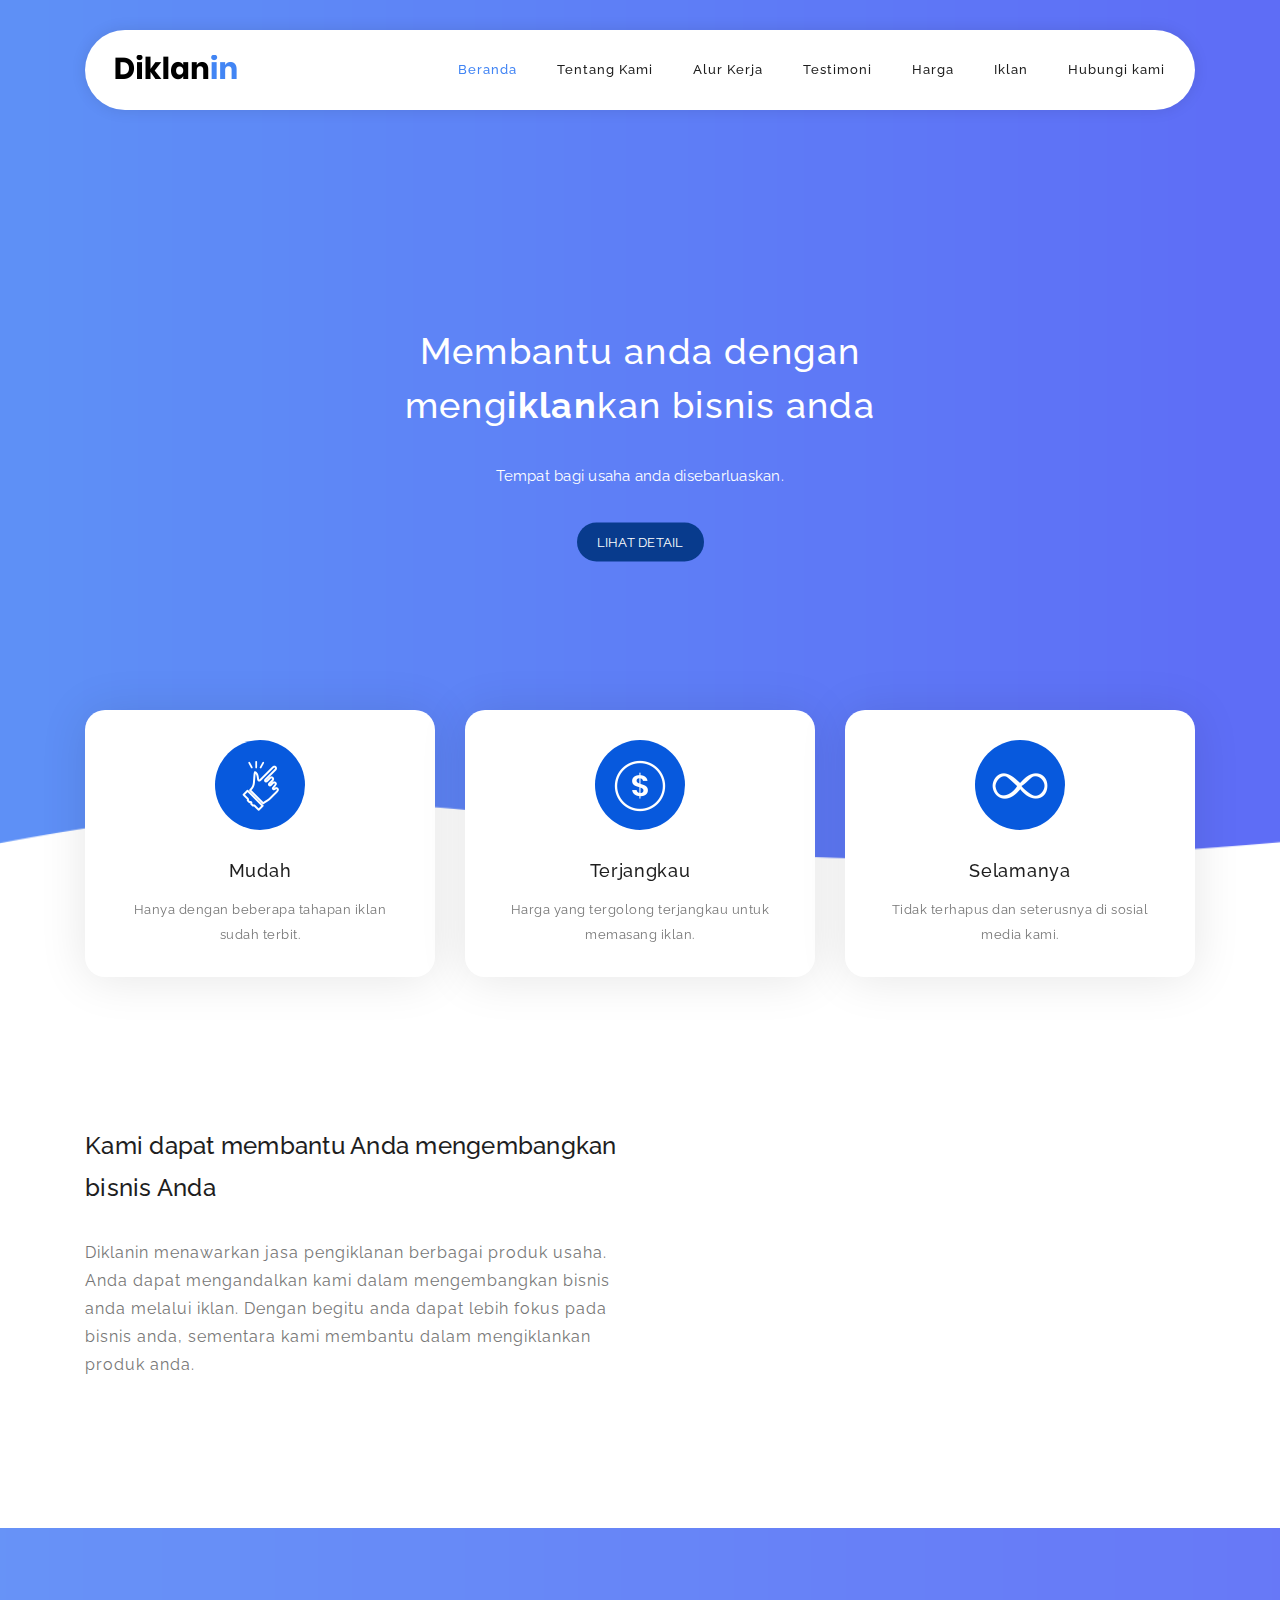
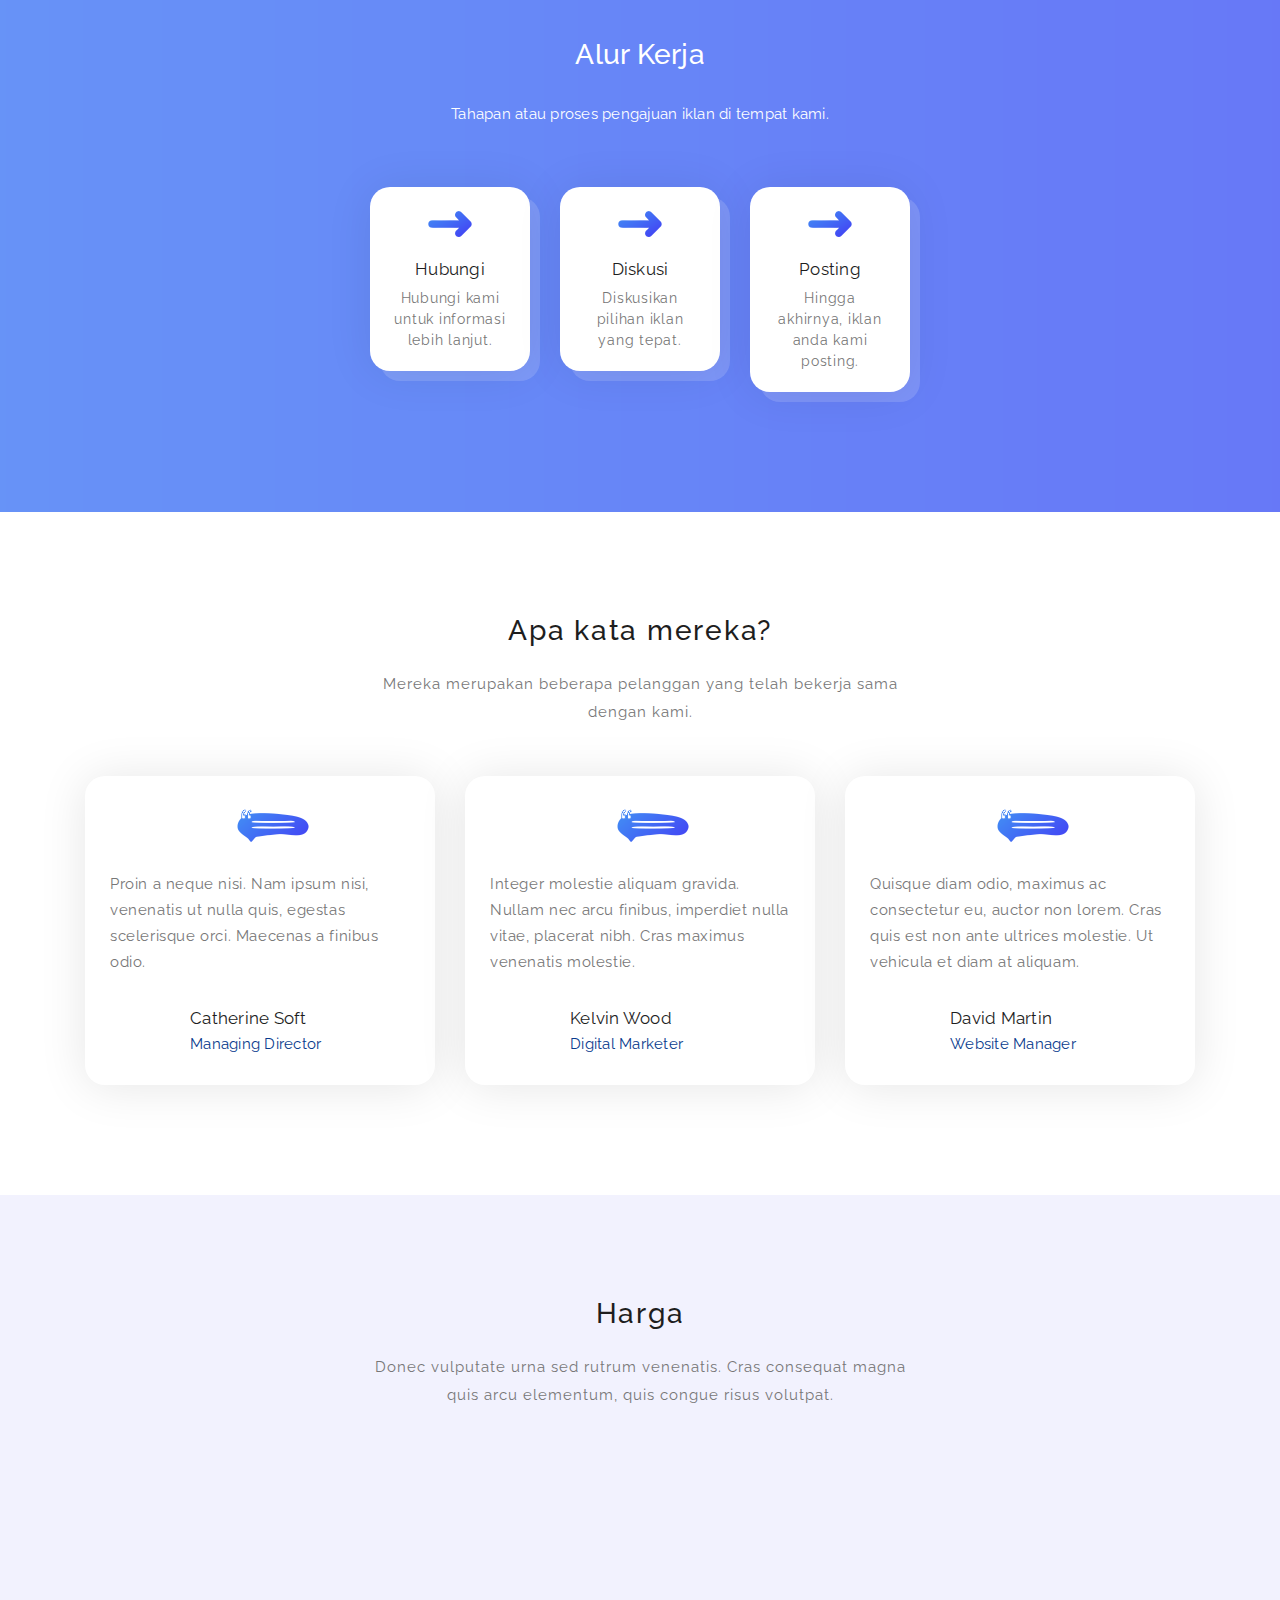
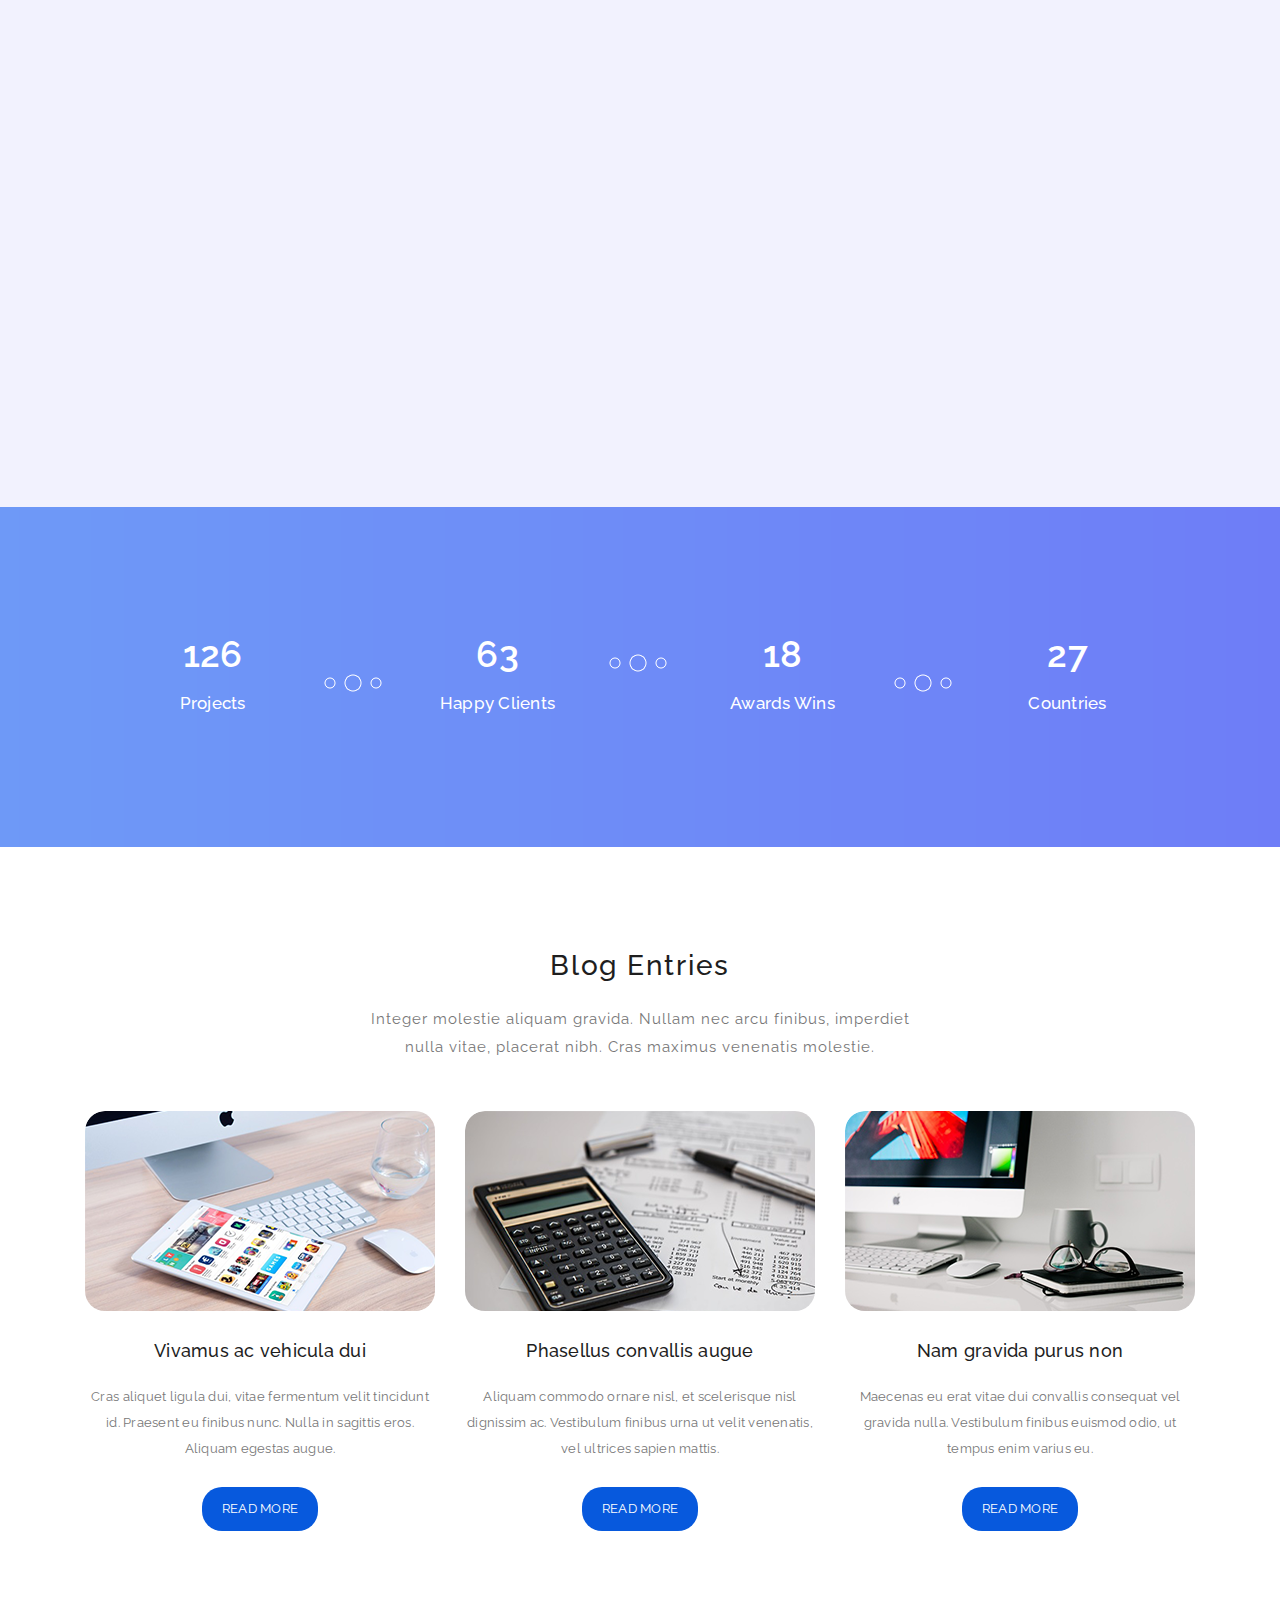
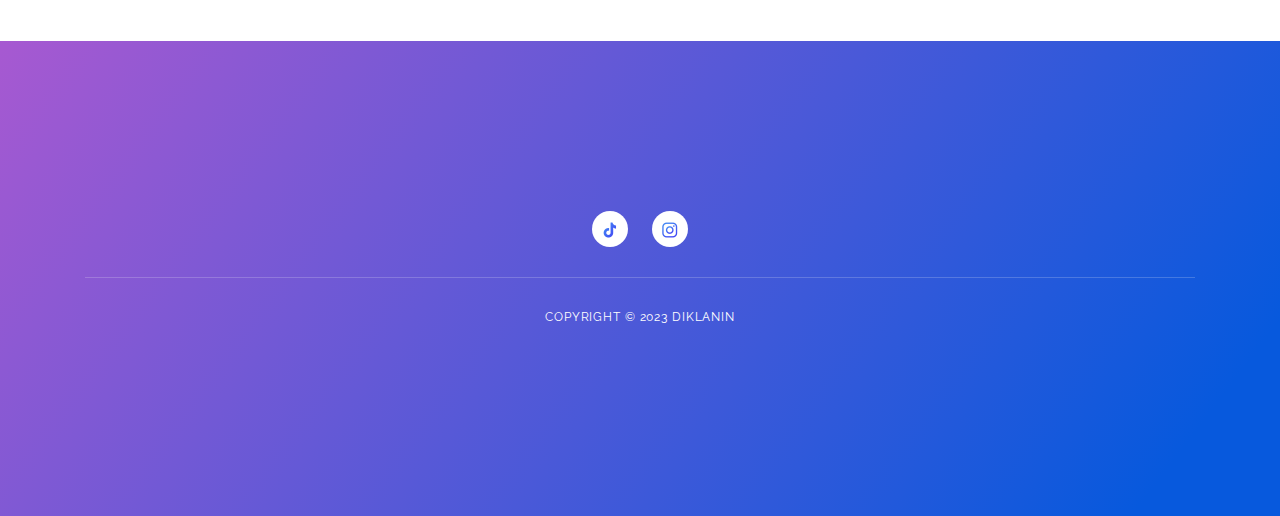
==== www/index.html @ 279ce378 "uudate title" ====
<!DOCTYPE html>
<html lang="en">

<head>

    <meta charset="utf-8">
    <meta name="viewport" content="width=device-width, initial-scale=1, shrink-to-fit=no">
    <meta name="description" content="Diklanin Website">
    <meta name="author" content="Diklanin">
    <link href="https://fonts.googleapis.com/css?family=Raleway:100,300,400,500,700,900" rel="stylesheet">

    <title>Diklanin - Jasa Iklan Produk</title>
    <link rel="icon" type="image/x-icon" href="images/favicon.ico">
    <!--
SOFTY PINKO
https://templatemo.com/tm-535-softy-pinko
-->

    <!-- Additional CSS Files -->
    <link rel="stylesheet" type="text/css" href="css/bootstrap.min.css">

    <link rel="stylesheet" type="text/css" href="css/font-awesome.css">

    <link rel="stylesheet" href="css/templatemo-softy-pinko.css">

</head>

<body>

    <!-- ***** Preloader Start ***** -->
    <div id="preloader">
        <div class="jumper">
            <div></div>
            <div></div>
            <div></div>
        </div>
    </div>
    <!-- ***** Preloader End ***** -->


    <!-- ***** Header Area Start ***** -->
    <header class="header-area header-sticky">
        <div class="container">
            <div class="row">
                <div class="col-12">
                    <nav class="main-nav">
                        <!-- ***** Logo Start ***** -->
                        <a href="#" class="logo">
                            <img src="images/logo.png" alt="Softy Pinko" />
                        </a>
                        <!-- ***** Logo End ***** -->
                        <!-- ***** Menu Start ***** -->
                        <ul class="nav">
                            <li><a href="#welcome" class="active">Beranda</a></li>
                            <li><a href="#features">Tentang Kami</a></li>
                            <li><a href="#work-process">Alur Kerja</a></li>
                            <li><a href="#testimonials">Testimoni</a></li>
                            <li><a href="#pricing-plans">Harga</a></li>
                            <li><a href="#blog">Iklan</a></li>
                            <li><a href="#contact-us">Hubungi kami</a></li>
                        </ul>
                        <a class='menu-trigger'>
                            <span>Menu</span>
                        </a>
                        <!-- ***** Menu End ***** -->
                    </nav>
                </div>
            </div>
        </div>
    </header>
    <!-- ***** Header Area End ***** -->

    <!-- ***** Welcome Area Start ***** -->
    <div class="welcome-area" id="welcome">

        <!-- ***** Header Text Start ***** -->
        <div class="header-text">
            <div class="container">
                <div class="row">
                    <div class="offset-xl-3 col-xl-6 offset-lg-2 col-lg-8 col-md-12 col-sm-12">
                        <h1>Membantu anda dengan meng<strong>iklan</strong>kan bisnis anda
                        </h1>
                        <p>Tempat bagi usaha anda disebarluaskan.</p>
                        <a href="#features" class="main-button-slider">Lihat Detail</a>
                    </div>
                </div>
            </div>
        </div>
        <!-- ***** Header Text End ***** -->
    </div>
    <!-- ***** Welcome Area End ***** -->

    <!-- ***** Features Small Start ***** -->
    <section class="section home-feature">
        <div class="container">
            <div class="row">
                <div class="col-lg-12">
                    <div class="row">
                        <!-- ***** Features Small Item Start ***** -->
                        <div class="col-lg-4 col-md-6 col-sm-6 col-12"
                            data-scroll-reveal="enter bottom move 50px over 0.6s after 0.2s">
                            <div class="features-small-item">
                                <div class="icon">
                                    <i><img src="images/featured-item-01.png" alt=""></i>
                                </div>
                                <h5 class="features-title">Mudah</h5>
                                <p>Hanya dengan beberapa tahapan iklan sudah terbit.</p>
                            </div>
                        </div>
                        <!-- ***** Features Small Item End ***** -->

                        <!-- ***** Features Small Item Start ***** -->
                        <div class="col-lg-4 col-md-6 col-sm-6 col-12"
                            data-scroll-reveal="enter bottom move 50px over 0.6s after 0.4s">
                            <div class="features-small-item">
                                <div class="icon">
                                    <i><img src="images/featured-item-02.png" alt=""></i>
                                </div>
                                <h5 class="features-title">Terjangkau</h5>
                                <p>Harga yang tergolong terjangkau untuk memasang iklan.</p>
                            </div>
                        </div>
                        <!-- ***** Features Small Item End ***** -->

                        <!-- ***** Features Small Item Start ***** -->
                        <div class="col-lg-4 col-md-6 col-sm-6 col-12"
                            data-scroll-reveal="enter bottom move 50px over 0.6s after 0.6s">
                            <div class="features-small-item">
                                <div class="icon">
                                    <i><img src="images/featured-item-03.png" alt=""></i>
                                </div>
                                <h5 class="features-title">Selamanya</h5>
                                <p>Tidak terhapus dan seterusnya di sosial media kami.</p>
                            </div>
                        </div>
                        <!-- ***** Features Small Item End ***** -->
                    </div>
                </div>
            </div>
        </div>
    </section>
    <!-- ***** Features Small End ***** -->

    <!-- ***** Features Big Item Start ***** -->
    <!-- <section class="section padding-top-70 padding-bottom-0" id="features">
        <div class="container">
            <div class="row">
                <div class="col-lg-5 col-md-12 col-sm-12 align-self-center"
                    data-scroll-reveal="enter left move 30px over 0.6s after 0.4s">
                    <img src="images/left-image.png" class="rounded img-fluid d-block mx-auto" alt="App">
                </div>
                <div class="col-lg-1"></div>
                <div class="col-lg-6 col-md-12 col-sm-12 align-self-center mobile-top-fix">
                    <div class="left-heading">
                        <h2 class="section-title">Let’s discuss about you project</h2>
                    </div>
                    <div class="left-text">
                        <p>Nullam sit amet purus libero. Etiam ullamcorper nisl ut augue blandit, at finibus leo
                            efficitur. Nam gravida purus non sapien auctor, ut aliquam magna ullamcorper.</p>
                    </div>
                </div>
            </div>
            <div class="row">
                <div class="col-lg-12">
                    <div class="hr"></div>
                </div>
            </div>
        </div>
    </section> -->
    <!-- ***** Features Big Item End ***** -->

    <!-- ***** Features Big Item Start ***** -->
    <section class="section padding-bottom-100" id="features">
        <div class="container">
            <div class="row">
                <div class="col-lg-6 col-md-12 col-sm-12 align-self-center mobile-bottom-fix">
                    <div class="left-heading">
                        <h2 class="section-title">Kami dapat membantu Anda mengembangkan bisnis Anda</h2>
                    </div>
                    <div class="left-text">
                        <p>Diklanin menawarkan jasa pengiklanan berbagai produk usaha. Anda dapat mengandalkan kami
                            dalam mengembangkan bisnis anda melalui iklan. Dengan begitu anda dapat lebih fokus pada
                            bisnis anda, sementara kami membantu dalam mengiklankan produk anda.</p>
                    </div>
                </div>
                <div class="col-lg-1"></div>
                <div class="col-lg-5 col-md-12 col-sm-12 align-self-center mobile-bottom-fix-big"
                    data-scroll-reveal="enter right move 30px over 0.6s after 0.4s">
                    <img src="images/right-image.png" class="rounded img-fluid d-block mx-auto" alt="App">
                </div>
            </div>
        </div>
    </section>
    <!-- ***** Features Big Item End ***** -->

    <!-- ***** Home Parallax Start ***** -->
    <section class="mini" id="work-process">
        <div class="mini-content">
            <div class="container">
                <div class="row">
                    <div class="offset-lg-3 col-lg-6">
                        <div class="info">
                            <h1>Alur Kerja</h1>
                            <p>Tahapan atau proses pengajuan iklan di tempat kami.</p>
                        </div>
                    </div>
                </div>

                <!-- ***** Mini Box Start ***** -->
                <div class="row step">
                    <div class="col-lg-2 col-md-3 col-sm-6 col-6">
                        <a href="#" class="mini-box">
                            <i><img src="images/work-process-item-01.png" alt=""></i>
                            <strong>Hubungi</strong>
                            <span>Hubungi kami untuk informasi lebih lanjut.</span>
                        </a>
                    </div>
                    <div class="col-lg-2 col-md-3 col-sm-6 col-6">
                        <a href="#" class="mini-box">
                            <i><img src="images/work-process-item-01.png" alt=""></i>
                            <strong>Diskusi</strong>
                            <span>Diskusikan pilihan iklan yang tepat.</span>
                        </a>
                    </div>
                    <div class="col-lg-2 col-md-3 col-sm-6 col-6">
                        <a href="#" class="mini-box">
                            <i><img src="images/work-process-item-01.png" alt=""></i>
                            <strong>Posting</strong>
                            <span>Hingga akhirnya, iklan anda kami posting.</span>
                        </a>
                    </div>
                    <!-- <div class="col-lg-2 col-md-3 col-sm-6 col-6">
                        <a href="#" class="mini-box">
                            <i><img src="images/work-process-item-01.png" alt=""></i>
                            <strong>Revise</strong>
                            <span>Godard pabst prism fam cliche.</span>
                        </a>
                    </div>
                    <div class="col-lg-2 col-md-3 col-sm-6 col-6">
                        <a href="#" class="mini-box">
                            <i><img src="images/work-process-item-01.png" alt=""></i>
                            <strong>Approve</strong>
                            <span>Godard pabst prism fam cliche.</span>
                        </a>
                    </div>
                    <div class="col-lg-2 col-md-3 col-sm-6 col-6">
                        <a href="#" class="mini-box">
                            <i><img src="images/work-process-item-01.png" alt=""></i>
                            <strong>Launch</strong>
                            <span>Godard pabst prism fam cliche.</span>
                        </a>
                    </div> -->
                </div>
                <!-- ***** Mini Box End ***** -->
            </div>
        </div>
    </section>
    <!-- ***** Home Parallax End ***** -->

    <!-- ***** Testimonials Start ***** -->
    <section class="section" id="testimonials">
        <div class="container">
            <!-- ***** Section Title Start ***** -->
            <div class="row">
                <div class="col-lg-12">
                    <div class="center-heading">
                        <h2 class="section-title">Apa kata mereka?</h2>
                    </div>
                </div>
                <div class="offset-lg-3 col-lg-6">
                    <div class="center-text">
                        <p>Mereka merupakan beberapa pelanggan yang telah bekerja sama dengan kami.</p>
                    </div>
                </div>
            </div>
            <!-- ***** Section Title End ***** -->

            <div class="row">
                <!-- ***** Testimonials Item Start ***** -->
                <div class="col-lg-4 col-md-6 col-sm-12">
                    <div class="team-item">
                        <div class="team-content">
                            <i><img src="images/testimonial-icon.png" alt=""></i>
                            <p>Proin a neque nisi. Nam ipsum nisi, venenatis ut nulla quis, egestas scelerisque orci.
                                Maecenas a finibus odio.</p>
                            <div class="user-image">
                                <img src="http://placehold.it/60x60" alt="">
                            </div>
                            <div class="team-info">
                                <h3 class="user-name">Catherine Soft</h3>
                                <span>Managing Director</span>
                            </div>
                        </div>
                    </div>
                </div>
                <!-- ***** Testimonials Item End ***** -->

                <!-- ***** Testimonials Item Start ***** -->
                <div class="col-lg-4 col-md-6 col-sm-12">
                    <div class="team-item">
                        <div class="team-content">
                            <i><img src="images/testimonial-icon.png" alt=""></i>
                            <p>Integer molestie aliquam gravida. Nullam nec arcu finibus, imperdiet nulla vitae,
                                placerat nibh. Cras maximus venenatis molestie.</p>
                            <div class="user-image">
                                <img src="http://placehold.it/60x60" alt="">
                            </div>
                            <div class="team-info">
                                <h3 class="user-name">Kelvin Wood</h3>
                                <span>Digital Marketer</span>
                            </div>
                        </div>
                    </div>
                </div>
                <!-- ***** Testimonials Item End ***** -->

                <!-- ***** Testimonials Item Start ***** -->
                <div class="col-lg-4 col-md-6 col-sm-12">
                    <div class="team-item">
                        <div class="team-content">
                            <i><img src="images/testimonial-icon.png" alt=""></i>
                            <p>Quisque diam odio, maximus ac consectetur eu, auctor non lorem. Cras quis est non ante
                                ultrices molestie. Ut vehicula et diam at aliquam.</p>
                            <div class="user-image">
                                <img src="http://placehold.it/60x60" alt="">
                            </div>
                            <div class="team-info">
                                <h3 class="user-name">David Martin</h3>
                                <span>Website Manager</span>
                            </div>
                        </div>
                    </div>
                </div>
                <!-- ***** Testimonials Item End ***** -->
            </div>
        </div>
    </section>
    <!-- ***** Testimonials End ***** -->

    <!-- ***** Pricing Plans Start ***** -->
    <section class="section colored" id="pricing-plans">
        <div class="container">
            <!-- ***** Section Title Start ***** -->
            <div class="row">
                <div class="col-lg-12">
                    <div class="center-heading">
                        <h2 class="section-title">Harga</h2>
                    </div>
                </div>
                <div class="offset-lg-3 col-lg-6">
                    <div class="center-text">
                        <p>Donec vulputate urna sed rutrum venenatis. Cras consequat magna quis arcu elementum, quis
                            congue risus volutpat.</p>
                    </div>
                </div>
            </div>
            <!-- ***** Section Title End ***** -->

            <div class="row">
                <!-- ***** Pricing Item Start ***** -->
                <div class="col-lg-4 col-md-6 col-sm-12"
                    data-scroll-reveal="enter bottom move 50px over 0.6s after 0.2s">
                    <div class="pricing-item">
                        <div class="pricing-header">
                            <h3 class="pricing-title">Starter</h3>
                        </div>
                        <div class="pricing-body">
                            <div class="price-wrapper">
                                <span class="currency">$</span>
                                <span class="price">14.50</span>
                                <span class="period">monthly</span>
                            </div>
                            <ul class="list">
                                <li class="active">60 GB space</li>
                                <li class="active">600 GB transfer</li>
                                <li class="active">Pro Design Panel</li>
                                <li>15-minute support</li>
                                <li>Unlimited Emails</li>
                                <li>24/7 Security</li>
                            </ul>
                        </div>
                        <div class="pricing-footer">
                            <a href="#" class="main-button">Purchase Now</a>
                        </div>
                    </div>
                </div>
                <!-- ***** Pricing Item End ***** -->

                <!-- ***** Pricing Item Start ***** -->
                <div class="col-lg-4 col-md-6 col-sm-12"
                    data-scroll-reveal="enter bottom move 50px over 0.6s after 0.4s">
                    <div class="pricing-item active">
                        <div class="pricing-header">
                            <h3 class="pricing-title">Premium</h3>
                        </div>
                        <div class="pricing-body">
                            <div class="price-wrapper">
                                <span class="currency">$</span>
                                <span class="price">21.50</span>
                                <span class="period">monthly</span>
                            </div>
                            <ul class="list">
                                <li class="active">120 GB space</li>
                                <li class="active">1200 GB transfer</li>
                                <li class="active">Pro Design Panel</li>
                                <li class="active">15-minute support</li>
                                <li>Unlimited Emails</li>
                                <li>24/7 Security</li>
                            </ul>
                        </div>
                        <div class="pricing-footer">
                            <a href="#" class="main-button">Purchase Now</a>
                        </div>
                    </div>
                </div>
                <!-- ***** Pricing Item End ***** -->

                <!-- ***** Pricing Item Start ***** -->
                <div class="col-lg-4 col-md-6 col-sm-12"
                    data-scroll-reveal="enter bottom move 50px over 0.6s after 0.6s">
                    <div class="pricing-item">
                        <div class="pricing-header">
                            <h3 class="pricing-title">Advanced</h3>
                        </div>
                        <div class="pricing-body">
                            <div class="price-wrapper">
                                <span class="currency">$</span>
                                <span class="price">42.00</span>
                                <span class="period">monthly</span>
                            </div>
                            <ul class="list">
                                <li class="active">250 GB space</li>
                                <li class="active">5000 GB transfer</li>
                                <li class="active">Pro Design Panel</li>
                                <li class="active">15-minute support</li>
                                <li class="active">Unlimited Emails</li>
                                <li class="active">24/7 Security</li>
                            </ul>
                        </div>
                        <div class="pricing-footer">
                            <a href="#" class="main-button">Purchase Now</a>
                        </div>
                    </div>
                </div>
                <!-- ***** Pricing Item End ***** -->
            </div>
        </div>
    </section>
    <!-- ***** Pricing Plans End ***** -->

    <!-- ***** Counter Parallax Start ***** -->
    <section class="counter">
        <div class="content">
            <div class="container">
                <div class="row">
                    <div class="col-lg-3 col-md-6 col-sm-12">
                        <div class="count-item decoration-bottom">
                            <strong>126</strong>
                            <span>Projects</span>
                        </div>
                    </div>
                    <div class="col-lg-3 col-md-6 col-sm-12">
                        <div class="count-item decoration-top">
                            <strong>63</strong>
                            <span>Happy Clients</span>
                        </div>
                    </div>
                    <div class="col-lg-3 col-md-6 col-sm-12">
                        <div class="count-item decoration-bottom">
                            <strong>18</strong>
                            <span>Awards Wins</span>
                        </div>
                    </div>
                    <div class="col-lg-3 col-md-6 col-sm-12">
                        <div class="count-item">
                            <strong>27</strong>
                            <span>Countries</span>
                        </div>
                    </div>
                </div>
            </div>
        </div>
    </section>
    <!-- ***** Counter Parallax End ***** -->

    <!-- ***** Blog Start ***** -->
    <section class="section" id="blog">
        <div class="container">
            <!-- ***** Section Title Start ***** -->
            <div class="row">
                <div class="col-lg-12">
                    <div class="center-heading">
                        <h2 class="section-title">Blog Entries</h2>
                    </div>
                </div>
                <div class="offset-lg-3 col-lg-6">
                    <div class="center-text">
                        <p>Integer molestie aliquam gravida. Nullam nec arcu finibus, imperdiet nulla vitae, placerat
                            nibh. Cras maximus venenatis molestie.</p>
                    </div>
                </div>
            </div>
            <!-- ***** Section Title End ***** -->

            <div class="row">
                <div class="col-lg-4 col-md-6 col-sm-12">
                    <div class="blog-post-thumb">
                        <div class="img">
                            <img src="images/blog-item-01.png" alt="">
                        </div>
                        <div class="blog-content">
                            <h3>
                                <a href="#">Vivamus ac vehicula dui</a>
                            </h3>
                            <div class="text">
                                Cras aliquet ligula dui, vitae fermentum velit tincidunt id. Praesent eu finibus nunc.
                                Nulla in sagittis eros. Aliquam egestas augue.
                            </div>
                            <a href="#" class="main-button">Read More</a>
                        </div>
                    </div>
                </div>
                <div class="col-lg-4 col-md-6 col-sm-12">
                    <div class="blog-post-thumb">
                        <div class="img">
                            <img src="images/blog-item-02.png" alt="">
                        </div>
                        <div class="blog-content">
                            <h3>
                                <a href="#">Phasellus convallis augue</a>
                            </h3>
                            <div class="text">
                                Aliquam commodo ornare nisl, et scelerisque nisl dignissim ac. Vestibulum finibus urna
                                ut velit venenatis, vel ultrices sapien mattis.
                            </div>
                            <a href="#" class="main-button">Read More</a>
                        </div>
                    </div>
                </div>
                <div class="col-lg-4 col-md-6 col-sm-12">
                    <div class="blog-post-thumb">
                        <div class="img">
                            <img src="images/blog-item-03.png" alt="">
                        </div>
                        <div class="blog-content">
                            <h3>
                                <a href="#">Nam gravida purus non</a>
                            </h3>
                            <div class="text">
                                Maecenas eu erat vitae dui convallis consequat vel gravida nulla. Vestibulum finibus
                                euismod odio, ut tempus enim varius eu.
                            </div>
                            <a href="#" class="main-button">Read More</a>
                        </div>
                    </div>
                </div>
            </div>
        </div>
    </section>
    <!-- ***** Blog End ***** -->


    <!-- ***** Footer Start ***** -->
    <footer id="contact-us">
        <div class="container">
            <div class="row">
                <div class="col-lg-12 col-md-12 col-sm-12">
                    <ul class="social">
                        <li><a href="https://www.tiktok.com/@diklanin6?_t=8fq7ZWALb9D&_r=1" target="_blank"><img
                                    src="images/tiktok.png" alt=""></a></li>
                        <li><a href="https://www.instagram.com/diklanin.aja" target="_blank"><img src="images/ig.png"
                                    alt=""></a></li>
                        <!-- <li><a href="#"><i class="fa fa-linkedin"></i></a></li>
                        <li><a href="#"><i class="fa fa-rss"></i></a></li>
                        <li><a href="#"><i class="fa fa-dribbble"></i></a></li> -->
                    </ul>
                </div>
            </div>
            <div class="row">
                <div class="col-lg-12">
                    <p class="copyright">Copyright &copy; 2023 Diklanin</p>
                </div>
            </div>
        </div>
    </footer>

    <!-- jQuery -->
    <script src="js/jquery-2.1.0.min.js"></script>

    <!-- Bootstrap -->
    <script src="js/popper.js"></script>
    <script src="js/bootstrap.min.js"></script>

    <!-- Plugins -->
    <script src="js/scrollreveal.min.js"></script>
    <script src="js/waypoints.min.js"></script>
    <script src="js/jquery.counterup.min.js"></script>
    <script src="js/imgfix.min.js"></script>

    <!-- Global Init -->
    <script src="js/custom.js"></script>

</body>

</html>
---- www/css/templatemo-softy-pinko.css ----
/*

Softy Pinko

https://templatemo.com/tm-535-softy-pinko

*/
/* ---------------------------------------------
Table of contents
------------------------------------------------
01. font & reset css
02. reset
03. global styles
04. header
05. welcome
06. features
07. team
08. pricing
09. blog
10. contact
11. footer
12. preloader

--------------------------------------------- */
/* 
---------------------------------------------
font & reset css
--------------------------------------------- 
*/
@import url("https://fonts.googleapis.com/css?family=Raleway:100,300,400,500,700,900");

/* 
---------------------------------------------
reset
--------------------------------------------- 
*/
html,
body,
div,
span,
applet,
object,
iframe,
h1,
h2,
h3,
h4,
h5,
h6,
p,
blockquote,
div pre,
a,
abbr,
acronym,
address,
big,
cite,
code,
del,
dfn,
em,
font,
img,
ins,
kbd,
q,
s,
samp,
small,
strike,
strong,
sub,
sup,
tt,
var,
b,
u,
i,
center,
dl,
dt,
dd,
ol,
ul,
li,
figure,
header,
nav,
section,
article,
aside,
footer,
figcaption {
  margin: 0;
  padding: 0;
  border: 0;
  outline: 0;
}

.clearfix:after {
  content: ".";
  display: block;
  clear: both;
  visibility: hidden;
  line-height: 0;
  height: 0;
}

.clearfix {
  display: inline-block;
}

html[xmlns] .clearfix {
  display: block;
}

* html .clearfix {
  height: 1%;
}

ul,
li {
  padding: 0;
  margin: 0;
  list-style: none;
}

header,
nav,
section,
article,
aside,
footer,
hgroup {
  display: block;
}

* {
  box-sizing: border-box;
}

html,
body {
  font-family: "Raleway", sans-serif;
  font-weight: 400;
  background-color: #fff;
  font-size: 16px;
  -ms-text-size-adjust: 100%;
  -webkit-font-smoothing: antialiased;
  -moz-osx-font-smoothing: grayscale;
}

a {
  text-decoration: none !important;
}

h1,
h2,
h3,
h4,
h5,
h6 {
  margin-top: 0px;
  margin-bottom: 0px;
}

ul {
  margin-bottom: 0px;
}

/* 
---------------------------------------------
global styles
--------------------------------------------- 
*/
html,
body {
  background: #fff;
  font-family: "Raleway", sans-serif;
}

::selection {
  background: #083b8d;
  color: #fff;
}

::-moz-selection {
  background: #083b8d;
  color: #fff;
}

.section {
  position: relative;
  padding-top: 100px;
  padding-bottom: 80px;
}

.section.colored {
  background: #f2f2fe;
}

.hr {
  bottom: 0px;
  width: 100%;
  height: 1px;
  margin-top: 100px;
  border-bottom: 1px solid #eee;
}

.left-heading.light .section-title {
  color: #ffffff;
}

.left-heading .section-title {
  font-weight: 500;
  font-size: 24px;
  line-height: 42px;
  color: #1e1e1e;
  letter-spacing: 0.25px;
  margin-bottom: 30px;
  position: relative;
}

.center-heading {
  text-align: center;
}

.center-heading .section-title {
  font-weight: 500;
  font-size: 28px;
  color: #1e1e1e;
  letter-spacing: 1.75px;
  line-height: 38px;
  margin-bottom: 20px;
}

.center-heading.colored .section-title {
  color: #ffffff;
}

.center-text {
  text-align: center;
  font-weight: 400;
  font-size: 16px;
  color: #777;
  line-height: 28px;
  letter-spacing: 1px;
  margin-bottom: 50px;
}

.center-text.colored {
  color: #fff;
}

.center-text p {
  font-size: 15px;
  color: #777;
  margin-bottom: 30px;
}

.left-text {
  font-weight: 400;
  font-size: 16px;
  color: #777;
  line-height: 28px;
  letter-spacing: 1px;
}

.left-text.light {
  color: #fff;
}

.left-text p {
  margin-bottom: 30px;
}

.left-text p.dark {
  color: #3B566E;
}

.padding-bottom-top-60 {
  padding-top: 60px !important;
  padding-bottom: 60px !important;
}

.padding-bottom-80 {
  padding-bottom: 80px !important;
}

.padding-bottom-100 {
  padding-bottom: 100px !important;
}

.border-bottom {
  border-bottom: 1px solid #eee !important;
}

.mbottom-30 {
  margin-bottom: 30px !important;
}

.align-self-center {
  -ms-flex-item-align: center !important;
  align-self: center !important;
}

.align-self-bottom {
  -ms-flex-item-align: flex-end !important;
  align-self: flex-end !important;
}

.padding-bottom-0 {
  padding-bottom: 0px !important;
}

.padding-top-0 {
  padding-top: 0px !important;
}

.padding-top-80 {
  padding-top: 80px !important;
}

.padding-top-70 {
  padding-top: 70px !important;
}

.padding-top-20 {
  padding-top: 20px !important;
}

.margin-bottom-0 {
  margin-bottom: 0px !important;
}

.margin-bottom-30 {
  margin-bottom: 30px !important;
}

.margin-top-30 {
  margin-top: 30px !important;
}

.margin-top-15 {
  margin-top: 15px !important;
}

.margin-bottom-45 {
  margin-bottom: 45px !important;
}

.margin-bottom-20 {
  margin-bottom: 20px !important;
}

.margin-bottom-60 {
  margin-bottom: 60px !important;
}

.margin-bottom-100 {
  margin-bottom: 100px !important;
}

@media (max-width: 991px) {

  html,
  body {
    overflow-x: hidden;
  }

  .mobile-top-fix {
    margin-top: 30px;
    margin-bottom: 0px;
  }

  .mobile-bottom-fix {
    margin-bottom: 30px;
  }

  .mobile-bottom-fix-big {
    margin-bottom: 60px;
  }
}

a.main-button-slider {
  font-size: 13px;
  border-radius: 20px;
  padding: 12px 20px;
  background-color: #083b8d;
  text-transform: uppercase;
  color: #fff;
  letter-spacing: 0.25px;
  -webkit-transition: all 0.3s ease 0s;
  -moz-transition: all 0.3s ease 0s;
  -o-transition: all 0.3s ease 0s;
  transition: all 0.3s ease 0s;
}

a.main-button-slider:hover {
  background-color: #0759dd;
}

a.main-button {
  font-size: 13px;
  border-radius: 20px;
  padding: 12px 20px;
  background-color: #0759dd;
  text-transform: uppercase;
  color: #fff;
  letter-spacing: 0.25px;
  -webkit-transition: all 0.3s ease 0s;
  -moz-transition: all 0.3s ease 0s;
  -o-transition: all 0.3s ease 0s;
  transition: all 0.3s ease 0s;
}

a.main-button:hover {
  background-color: #083b8d;
}

button.main-button {
  outline: none;
  border: none;
  cursor: pointer;
  font-size: 13px;
  border-radius: 20px;
  padding: 12px 20px;
  background-color: #0759dd;
  text-transform: uppercase;
  color: #fff;
  letter-spacing: 0.25px;
  -webkit-transition: all 0.3s ease 0s;
  -moz-transition: all 0.3s ease 0s;
  -o-transition: all 0.3s ease 0s;
  transition: all 0.3s ease 0s;
}

button.main-button:hover {
  background-color: #083b8d;
}


/* 
---------------------------------------------
header
--------------------------------------------- 
*/
.header-area {
  position: fixed;
  top: 30px;
  left: 0px;
  right: 0px;
  z-index: 100;
  height: 100px;
  -webkit-transition: all 0.3s ease 0s;
  -moz-transition: all 0.3s ease 0s;
  -o-transition: all 0.3s ease 0s;
  transition: all 0.3s ease 0s;
}

.header-area .main-nav {
  box-shadow: 0px 0px 15px rgba(0, 0, 0, 0.1);
  border-radius: 40px;
  min-height: 80px;
  background: #fff;
}

.header-area .main-nav .logo {
  float: left;
  margin-top: 37px;
  -webkit-transition: all 0.3s ease 0s;
  -moz-transition: all 0.3s ease 0s;
  -o-transition: all 0.3s ease 0s;
  transition: all 0.3s ease 0s;
  margin-left: 30px;
}

.header-area .main-nav .logo img {
  -webkit-transition: all 0.3s ease 0s;
  -moz-transition: all 0.3s ease 0s;
  -o-transition: all 0.3s ease 0s;
  transition: all 0.3s ease 0s;
}

.header-area .main-nav .nav {
  float: right;
  margin-top: 27px;
  margin-left: 0px;
  margin-right: 30px;
  -webkit-transition: all 0.3s ease 0s;
  -moz-transition: all 0.3s ease 0s;
  -o-transition: all 0.3s ease 0s;
  transition: all 0.3s ease 0s;
  position: relative;
  z-index: 999;
}

.header-area .main-nav .nav li {
  padding-left: 20px;
  padding-right: 20px;
}

.header-area .main-nav .nav li:last-child {
  padding-right: 0px;
}

.header-area .main-nav .nav li a {
  display: block;
  font-weight: 500;
  font-size: 13px;
  color: #fff;
  -webkit-transition: all 0.3s ease 0s;
  -moz-transition: all 0.3s ease 0s;
  -o-transition: all 0.3s ease 0s;
  transition: all 0.3s ease 0s;
  height: 40px;
  line-height: 40px;
  border: transparent;
  letter-spacing: 1px;
}

.header-area .main-nav .nav li a:hover {
  color: #083b8d;
}

.header-area .main-nav .menu-trigger {
  cursor: pointer;
  display: block;
  position: absolute;
  top: 23px;
  width: 32px;
  height: 40px;
  text-indent: -9999em;
  z-index: 99;
  right: 40px;
  display: none;
}

.header-area .main-nav .menu-trigger span,
.header-area .main-nav .menu-trigger span:before,
.header-area .main-nav .menu-trigger span:after {
  -moz-transition: all 0.4s;
  -o-transition: all 0.4s;
  -webkit-transition: all 0.4s;
  transition: all 0.4s;
  background-color: #3B566E;
  display: block;
  position: absolute;
  width: 30px;
  height: 2px;
  left: 0;
}

.header-area .main-nav .menu-trigger span:before,
.header-area .main-nav .menu-trigger span:after {
  -moz-transition: all 0.4s;
  -o-transition: all 0.4s;
  -webkit-transition: all 0.4s;
  transition: all 0.4s;
  background-color: #3B566E;
  display: block;
  position: absolute;
  width: 30px;
  height: 2px;
  left: 0;
  width: 75%;
}

.header-area .main-nav .menu-trigger span:before,
.header-area .main-nav .menu-trigger span:after {
  content: "";
}

.header-area .main-nav .menu-trigger span {
  top: 16px;
}

.header-area .main-nav .menu-trigger span:before {
  -moz-transform-origin: 33% 100%;
  -ms-transform-origin: 33% 100%;
  -webkit-transform-origin: 33% 100%;
  transform-origin: 33% 100%;
  top: -10px;
  z-index: 10;
}

.header-area .main-nav .menu-trigger span:after {
  -moz-transform-origin: 33% 0;
  -ms-transform-origin: 33% 0;
  -webkit-transform-origin: 33% 0;
  transform-origin: 33% 0;
  top: 10px;
}

.header-area .main-nav .menu-trigger.active span,
.header-area .main-nav .menu-trigger.active span:before,
.header-area .main-nav .menu-trigger.active span:after {
  background-color: transparent;
  width: 100%;
}

.header-area .main-nav .menu-trigger.active span:before {
  -moz-transform: translateY(6px) translateX(1px) rotate(45deg);
  -ms-transform: translateY(6px) translateX(1px) rotate(45deg);
  -webkit-transform: translateY(6px) translateX(1px) rotate(45deg);
  transform: translateY(6px) translateX(1px) rotate(45deg);
  background-color: #3B566E;
}

.header-area .main-nav .menu-trigger.active span:after {
  -moz-transform: translateY(-6px) translateX(1px) rotate(-45deg);
  -ms-transform: translateY(-6px) translateX(1px) rotate(-45deg);
  -webkit-transform: translateY(-6px) translateX(1px) rotate(-45deg);
  transform: translateY(-6px) translateX(1px) rotate(-45deg);
  background-color: #3B566E;
}

.header-area.header-sticky {
  min-height: 80px;
}

.header-area.header-sticky .logo {
  margin-top: 25px;
}

.header-area.header-sticky .nav {
  margin-top: 20px !important;
}

.header-area.header-sticky .nav li a {
  color: #1e1e1e;
}

.header-area.header-sticky .nav li a.active {
  color: #4285F4;
}

@media (max-width: 1200px) {
  .header-area .main-nav .nav li {
    padding-left: 12px;
    padding-right: 12px;
  }

  .header-area .main-nav:before {
    display: none;
  }
}

@media (max-width: 991px) {
  .header-area {
    padding: 0px 15px;
    height: 80px;
    box-shadow: none;
    text-align: center;
  }

  .header-area .container {
    padding: 0px;
  }

  .header-area .logo {
    margin-top: 27px !important;
    margin-left: 30px;
  }

  .header-area .menu-trigger {
    display: block !important;
  }

  .header-area .main-nav {
    overflow: hidden;
  }

  .header-area .main-nav .nav {
    float: none;
    width: 100%;
    margin-top: 80px !important;
    display: none;
    -webkit-transition: all 0s ease 0s;
    -moz-transition: all 0s ease 0s;
    -o-transition: all 0s ease 0s;
    transition: all 0s ease 0s;
    margin-left: 0px;
  }

  .header-area .main-nav .nav li:first-child {
    border-top: 1px solid #eee;
  }

  .header-area .main-nav .nav li {
    width: 100%;
    background: #fff;
    border-bottom: 1px solid #eee;
    padding-left: 0px !important;
    padding-right: 0px !important;
  }

  .header-area .main-nav .nav li a {
    height: 50px !important;
    line-height: 50px !important;
    padding: 0px !important;
    border: none !important;
    background: #fff !important;
    color: #3B566E !important;
  }

  .header-area .main-nav .nav li a:hover {
    background: #eee !important;
  }
}

@media (min-width: 992px) {
  .header-area .main-nav .nav {
    display: flex !important;
  }
}

/* 
---------------------------------------------
welcome
--------------------------------------------- 
*/
.welcome-area {
  overflow: hidden;
  position: relative;
  display: flex;
  align-items: center;
  justify-content: center;
  background-image: url(../images/banner-bg.png);
  background-repeat: no-repeat;
  background-position: center center;
  background-size: cover;
  height: 100vh;
}

.welcome-area .header-text {
  position: absolute;
  top: 50%;
  transform: translateY(-55%);
  text-align: center;
  width: 100%;
}

.welcome-area .header-text h1 {
  font-weight: 500;
  font-size: 36px;
  line-height: 54px;
  letter-spacing: 1.4px;
  margin-bottom: 30px;
  color: #fff;
}

.welcome-area .header-text p {
  font-weight: 400;
  font-size: 15px;
  color: #fff;
  line-height: 28px;
  letter-spacing: 0.25px;
  margin-bottom: 40px;
  position: relative;
}

@media (max-width: 991px) {
  .welcome-area .header-text {
    top: 65% !important;
    transform: perspective(1px) translateY(-60%) !important;
    text-align: center;
  }

  .welcome-area .header-text h1 {
    text-align: center;
    color: #fff;
    margin-bottom: 15px;
  }

  .welcome-area .header-text h1 span {
    color: #fff;
  }

  .welcome-area .header-text p {
    text-align: center;
    color: #fff;
    margin-bottom: 20px;
  }
}

@media (max-width: 820px) {
  .welcome-area .header-text {
    top: 65% !important;
    transform: perspective(1px) translateY(-60%) !important;
  }

  .welcome-area .header-text h1 {
    font-size: 22px;
    line-height: 30px;
    margin-bottom: 15px;
  }

  .welcome-area .header-text p {
    margin-bottom: 20px;
  }
}

@media (max-width: 765px) {
  .welcome-area {
    margin-bottom: 100px;
  }

  .welcome-area .header-text {
    top: 50% !important;
    transform: perspective(1px) translateY(-50%) !important;
    text-align: center;
  }

  .welcome-area .header-text .buttons {
    display: none;
  }

  .welcome-area .header-text h1 {
    font-weight: 600;
    font-size: 24px !important;
    line-height: 30px !important;
    margin-bottom: 30px !important;
  }

  .welcome-area .header-text h1 span {
    color: #fff;
  }

  .welcome-area .header-text p {
    text-align: center;
    color: #fff;
    font-size: 14px;
    line-height: 22px;
    margin-bottom: 40px;
  }
}


/* 
---------------------------------------------
features
--------------------------------------------- 
*/
.features-small-item {
  cursor: pointer;
  display: block;
  background: #FFFFFF;
  box-shadow: 0 2px 48px 0 rgba(0, 0, 0, 0.10);
  -webkit-border-radius: 20px;
  -moz-border-radius: 20px;
  border-radius: 20px;
  padding: 30px;
  text-align: center;
  -webkit-transition: all 0.3s ease 0s;
  -moz-transition: all 0.3s ease 0s;
  -o-transition: all 0.3s ease 0s;
  transition: all 0.3s ease 0s;
  position: relative;
  margin-bottom: 30px;
}

.features-small-item:hover .icon {
  background-color: #083b8d;
}

.features-small-item .icon {
  -webkit-transition: all 0.3s ease 0s;
  -moz-transition: all 0.3s ease 0s;
  -o-transition: all 0.3s ease 0s;
  transition: all 0.3s ease 0s;
  width: 90px;
  height: 90px;
  line-height: 90px;
  margin: auto;
  position: relative;
  margin-bottom: 30px;
  background: #0759dd;
  -webkit-border-radius: 50%;
  -moz-border-radius: 50%;
  border-radius: 50%;
}

.features-small-item .icon i {
  font-size: 18px;
  color: #fff;
}

.features-small-item .features-title {
  font-weight: 500;
  font-size: 18px;
  color: #1e1e1e;
  letter-spacing: 0.7px;
  margin-bottom: 15px;
  position: relative;
  z-index: 2;
}

.features-small-item p {
  font-weight: 400;
  font-size: 13px;
  color: #777;
  letter-spacing: 0.5px;
  line-height: 25px;
  position: relative;
  z-index: 2;
}

.features-small-item a {
  float: right;
  position: relative;
  z-index: 2;
}

.home-feature {
  padding-bottom: 0px;
  padding-top: 30px;
  margin-top: -220px;
  z-index: 9;
}

@media (max-width: 991px) {
  .home-feature {
    padding-bottom: 0px;
    padding-top: 0px;
    margin-top: 0px;
  }
}

/* 
---------------------------------------------
parallax & home seperator
--------------------------------------------- 
*/
.mini {
  min-height: 215px;
  overflow: hidden;
  position: relative;
  padding-top: 90px;
  padding-bottom: 90px;
}

.mini:before {
  content: '';
  position: absolute;
  width: 140%;
  height: 140%;
  opacity: .95;
  background-repeat: no-repeat;
  background-size: cover;
  background-position: center center;
  background-image: url(../images/work-process-bg.png);
  z-index: 2;
  top: -20%;
  left: -20%;
}

.mini .mini-content {
  position: relative;
  z-index: 3;
}

.mini .mini-content .step {
  position: flex;
  justify-content: center;
}

.mini .mini-content .info {
  text-align: center;
  color: #fff;
  padding-top: 20px;
  padding-bottom: 20px;
}

.mini .mini-content .info small {
  display: block;
  font-weight: 400;
  font-size: 13px;
  margin-bottom: 5px;
}

.mini .mini-content .info strong {
  font-weight: 700;
  font-size: 17px;
  margin-bottom: 40px;
  display: block;
}

.mini .mini-content .info h1 {
  color: #fff;
  font-weight: 500;
  font-size: 28px;
  letter-spacing: 0.25px;
  margin-bottom: 30px;
}

.mini .mini-content .info p {
  letter-spacing: 1px;
  margin-bottom: 40px;
  color: #fff;
  letter-spacing: 0.25px;
  line-height: 26px;
  font-weight: 400;
  font-size: 15px;
}

.mini .mini-content .info p span {
  text-decoration: underline;
}

.mini .mini-content .mini-box {
  display: block;
  background: #fff;
  padding: 20px;
  border-radius: 20px;
  box-shadow: 0 2px 48px 0 rgba(0, 0, 0, 0.08);
  margin-bottom: 30px;
  position: relative;
  -webkit-transition: all 0.3s ease 0s;
  -moz-transition: all 0.3s ease 0s;
  -o-transition: all 0.3s ease 0s;
  transition: all 0.3s ease 0s;
  text-align: center;
}

.mini .mini-content .mini-box:hover {
  margin-top: -10px;
}

.mini .mini-content .mini-box:before {
  content: '';
  position: absolute;
  z-index: -1;
  background: #fff;
  width: 100%;
  opacity: .15;
  height: 100%;
  bottom: -10px;
  left: 0px;
  right: -20px;
  margin: auto;
  border-radius: 20px;
}

.mini .mini-content .mini-box i {
  display: block;
  font-size: 20px;
  margin-bottom: 15px;
}

.mini .mini-content .mini-box span {
  display: block;
  font-weight: 400;
  font-size: 14px;
  color: #777;
  letter-spacing: .75px;
}

.mini .mini-content .mini-box strong {
  display: block;
  font-weight: 400;
  font-size: 17px;
  color: #1e1e1e;
  letter-spacing: 0.25px;
  margin-bottom: 5px;
  margin-top: 20px;
}

.counter {
  overflow: hidden;
  position: relative;
}

.counter:before {
  content: '';
  position: absolute;
  width: 140%;
  height: 140%;
  opacity: .90;
  background-image: url(../images/fun-facts-bg.png);
  background-repeat: no-repeat;
  background-size: cover;
  background-position: center center;
  z-index: 2;
  top: -20%;
  left: -20%;
}

.counter .content {
  position: relative;
  z-index: 3;
  width: 100%;
}

.counter .content .count-item {
  height: 340px;
  position: relative;
  float: left;
  width: 100%;
}

.counter .content .count-item.decoration-bottom {
  position: relative;
}

.counter .content .count-item.decoration-bottom:after {
  content: '';
  position: absolute;
  width: 70%;
  height: 32px;
  top: 160px;
  left: 70%;
  background: url(../images/circle-dec.png) center center no-repeat;
  -webkit-transition: all 0.3s ease 0s;
  -moz-transition: all 0.3s ease 0s;
  -o-transition: all 0.3s ease 0s;
  transition: all 0.3s ease 0s;
}

.counter .content .count-item.decoration-top {
  position: relative;
}

.counter .content .count-item.decoration-top:after {
  content: '';
  position: absolute;
  width: 70%;
  height: 32px;
  top: 140px;
  left: 70%;
  background: url(../images/circle-dec.png) center center no-repeat;
  -webkit-transition: all 0.3s ease 0s;
  -moz-transition: all 0.3s ease 0s;
  -o-transition: all 0.3s ease 0s;
  transition: all 0.3s ease 0s;
}

.counter .content .count-item:hover strong {
  margin-top: 110px;
}

.counter .content .count-item strong {
  display: block;
  text-align: center;
  font-weight: 600;
  font-size: 36px;
  letter-spacing: 0.25px;
  margin-bottom: 10px;
  color: #fff;
  margin-top: 120px;
  -webkit-transition: all 0.3s ease 0s;
  -moz-transition: all 0.3s ease 0s;
  -o-transition: all 0.3s ease 0s;
  transition: all 0.3s ease 0s;
}

.counter .content .count-item span {
  display: block;
  text-align: center;
  color: #fff;
  font-weight: 500;
  font-size: 17px;
  letter-spacing: 0.25px;
}

@media (max-width: 991px) {
  .parallax {
    padding-top: 60px;
    padding-bottom: 60px;
    min-height: auto;
  }

  .parallax .content {
    position: relative !important;
    top: 0% !important;
    transform: perspective(1px) translateY(0%) !important;
  }

  .counter {
    padding-top: 60px;
    padding-bottom: 60px;
  }

  .counter .content {
    position: relative !important;
    top: 0% !important;
    transform: perspective(1px) translateY(0%) !important;
  }

  .counter .content .count-item {
    height: auto;
    padding-top: 20px;
    padding-bottom: 20px;
  }

  .counter .content .count-item:hover strong {
    margin-top: 0px;
  }

  .counter .content .count-item:before {
    display: none;
  }

  .counter .content .count-item:after {
    display: none;
  }

  .counter .content .count-item strong {
    margin-top: 0px;
  }
}

/* 
---------------------------------------------
team
--------------------------------------------- 
*/
.team-item {
  background: #fff;
  box-shadow: 0 2px 48px 0 rgba(0, 0, 0, 0.10);
  border-radius: 20px;
  position: relative;
  margin-bottom: 30px;
  padding-bottom: 25px;
}

.team-item:hover .team-content .team-info {
  margin-left: 30px;
}

.team-item i {
  display: block;
  margin-left: 25px;
  margin-top: 25px;
  font-size: 30px;
  color: #4E47DE;
  text-align: center;
}

.team-item .user-image {
  width: 60px;
  height: 60px;
  overflow: hidden;
  -webkit-border-radius: 100px;
  -moz-border-radius: 100px;
  border-radius: 100px;
  -webkit-transition: all 0.3s ease 0s;
  -moz-transition: all 0.3s ease 0s;
  -o-transition: all 0.3s ease 0s;
  transition: all 0.3s ease 0s;
  margin-left: 25px;
  float: left;
}

.team-item .team-content {
  text-align: left;
  overflow: hidden;
}

.team-item .team-content .team-info {
  float: left;
  margin-left: 20px;
  margin-top: 8px;
  -webkit-transition: all 0.3s ease 0s;
  -moz-transition: all 0.3s ease 0s;
  -o-transition: all 0.3s ease 0s;
  transition: all 0.3s ease 0s;
}

.team-item .team-content .team-info .user-name {
  display: block;
  font-weight: 400;
  font-size: 17px;
  color: #1e1e1e;
  letter-spacing: 0.25px;
  margin-bottom: 5px;
}

.team-item .team-content .team-info span {
  display: block;
  font-weight: 400;
  font-size: 15px;
  color: #083b8d;
  letter-spacing: 0.25px;
}

.team-item .team-content p {
  margin-top: 25px;
  padding-left: 25px;
  padding-right: 25px;
  margin-bottom: 25px;
  font-weight: 400;
  font-size: 15px;
  color: #777;
  letter-spacing: 0.6px;
  line-height: 26px;
}

/* 
---------------------------------------------
pricing
--------------------------------------------- 
*/
.pricing-item {
  background: #FFFFFF;
  box-shadow: 0 2px 48px 0 rgba(0, 0, 0, 0.1);
  border-radius: 20px;
  margin-bottom: 30px;
  margin-top: 20px;
  padding: 30px 0px 40px 0px;
}

.pricing-item.active .pricing-header {
  position: relative;
}

.pricing-item.active .pricing-header .pricing-title {
  color: #1e1e1e;
}

.pricing-item.active .pricing-body .price-wrapper {
  background-color: #083b8d;
}

.pricing-item.active .pricing-body .price-wrapper .currency {
  color: #fff;
}

.pricing-item.active .pricing-body .price-wrapper .price {
  color: #fff;
}

.pricing-item.active .pricing-body .price-wrapper .period {
  color: #fff;
}

.pricing-item .pricing-header {
  text-align: center;
  display: block;
  position: relative;
  padding-bottom: 10px;
}

.pricing-item .pricing-header .pricing-title {
  font-weight: 500;
  font-size: 17px;
  letter-spacing: 0.25px;
  color: #1e1e1e;
  width: 180px;
  height: 40px;
  line-height: 40px;
  left: 0px;
  right: 0px;
  margin: auto;
}

.pricing-item .pricing-body {
  margin-bottom: 40px;
}

.pricing-item .pricing-body .price-wrapper {
  text-align: center;
  padding-top: 20px;
  padding-bottom: 13px;
  background: #0759dd;
  width: 80%;
  margin: auto;
  margin-bottom: 40px;
  margin-top: 5px;
  border-radius: 20px;
}

.pricing-item .pricing-body .price-wrapper .currency {
  height: 47px;
  font-weight: 500;
  font-size: 32px;
  color: #fff;
  position: relative;
  top: -1px;
}

.pricing-item .pricing-body .price-wrapper .price {
  font-weight: 500;
  font-size: 28px;
  color: #fff;
}

.pricing-item .pricing-body .price-wrapper .period {
  font-weight: 400;
  font-size: 14px;
  color: #fff;
  display: block;
  letter-spacing: 0.88px;
}

.pricing-item .pricing-body .list li {
  text-align: center;
  margin-bottom: 12px;
  font-weight: 400;
  font-size: 13px;
  color: #7a7a7a;
  letter-spacing: 0.25px;
  text-decoration: line-through;
}

.pricing-item .pricing-body .list li.active {
  color: #7a7a7a;
  text-decoration: none;
}

.pricing-item .pricing-footer {
  text-align: center;
  margin-top: 50px;
}

/* 
---------------------------------------------
blog
--------------------------------------------- 
*/
.blog-post-thumb {
  text-align: center;
  margin-bottom: 30px;
}

.blog-post-thumb.big .img {
  height: 400px;
}

.blog-post-thumb .img {
  overflow: hidden;
  border-radius: 20px;
  position: relative;
  height: 200px;
}

.blog-post-thumb .blog-content {
  margin-top: -30px;
  padding-top: 50px;
}

.blog-post-thumb h3 {
  margin-bottom: 20px !important;
}

.blog-post-thumb h3 a {
  font-weight: 500;
  font-size: 18px;
  color: #1e1e1e;
  letter-spacing: 0.25px;
  line-height: 26px;
  -webkit-transition: all 0.3s ease 0s;
  -moz-transition: all 0.3s ease 0s;
  -o-transition: all 0.3s ease 0s;
  transition: all 0.3s ease 0s;
}

.blog-post-thumb h3 a:hover {
  color: #083b8d;
}

.blog-post-thumb .text {
  font-weight: 400;
  font-size: 13px;
  color: #777;
  letter-spacing: 0.26px;
  line-height: 26px;
  margin-bottom: 15px;
}

.blog-post-thumb .post-footer span {
  float: left;
  height: 30px;
  line-height: 30px;
  font-weight: 300;
  font-size: 14px;
  color: #777;
  padding-left: 30px;
}

.blog-post-thumb a.main-button {
  margin-top: 10px;
  display: inline-block;
}

.blog-list .blog-post-thumb {
  text-align: left;
}


/* 
---------------------------------------------
contact
--------------------------------------------- 
*/

#contact-us {
  padding: 160px 0px;
}

#contact-us h5 {
  font-weight: 500;
  font-size: 18px;
  color: #1e1e1e;
  letter-spacing: 0.25px;
  line-height: 26px;
}

.contact-text {
  font-weight: 400;
  font-size: 14px;
  color: #6F8BA4;
  letter-spacing: 0.6px;
  line-height: 26px;
}

.contact-text p {
  margin-bottom: 28px;
}

.contact-form input,
.contact-form textarea {
  color: #777;
  font-size: 14px;
  border: 1px solid #eee;
  width: 100%;
  height: 50px;
  outline: none;
  padding-left: 20px;
  padding-right: 20px;
  border-radius: 25px;
  -webkit-appearance: none;
  -moz-appearance: none;
  appearance: none;
  margin-bottom: 30px;
}

.contact-form textarea {
  height: 150px;
  resize: none;
  padding: 20px;
}

/* 
---------------------------------------------
footer
--------------------------------------------- 
*/
footer {
  background-image: linear-gradient(127deg, #a759d1 0%, #0759dd 91%);
  padding-top: 30px;
}

footer .social {
  overflow: hidden;
  margin-top: 10px;
  text-align: center;
}

footer .social li {
  margin: 0px 10px;
  display: inline-block;
}

footer .social li a {
  color: #9d5bd9;
  text-align: center;
  background-color: #fff;
  width: 36px;
  height: 36px;
  line-height: 36px;
  border-radius: 50%;
  display: inline-block;
  font-size: 16px;
  -webkit-transition: all 0.3s ease 0s;
  -moz-transition: all 0.3s ease 0s;
  -o-transition: all 0.3s ease 0s;
  transition: all 0.3s ease 0s;
}

footer .social li a:hover {
  background-color: #083b8d;
  color: #fff;
}

footer .copyright {
  text-align: center;
  border-top: 1px solid rgba(250, 250, 250, 0.2);
  margin-top: 30px;
  padding-top: 30px;
  padding-bottom: 30px;
  font-weight: 400;
  font-size: 12px;
  color: #fff;
  letter-spacing: 0.88px;
  text-transform: uppercase;
}

@media (max-width: 991px) {
  footer .text {
    margin-bottom: 30px;
  }

  footer h5 {
    margin-bottom: 15px;
  }

  footer .footer-nav {
    margin-bottom: 30px;
  }
}

/* 
---------------------------------------------
preloader
--------------------------------------------- 
*/
#preloader {
  overflow: hidden;
  background-image: linear-gradient(135deg, #a759d1 0%, #0759dd 100%);
  left: 0;
  right: 0;
  top: 0;
  bottom: 0;
  position: fixed;
  z-index: 9999;
  color: #fff;
}

#preloader .jumper {
  left: 0;
  top: 0;
  right: 0;
  bottom: 0;
  display: block;
  position: absolute;
  margin: auto;
  width: 50px;
  height: 50px;
}

#preloader .jumper>div {
  background-color: #fff;
  width: 10px;
  height: 10px;
  border-radius: 100%;
  -webkit-animation-fill-mode: both;
  animation-fill-mode: both;
  position: absolute;
  opacity: 0;
  width: 50px;
  height: 50px;
  -webkit-animation: jumper 1s 0s linear infinite;
  animation: jumper 1s 0s linear infinite;
}

#preloader .jumper>div:nth-child(2) {
  -webkit-animation-delay: 0.33333s;
  animation-delay: 0.33333s;
}

#preloader .jumper>div:nth-child(3) {
  -webkit-animation-delay: 0.66666s;
  animation-delay: 0.66666s;
}

@-webkit-keyframes jumper {
  0% {
    opacity: 0;
    -webkit-transform: scale(0);
    transform: scale(0);
  }

  5% {
    opacity: 1;
  }

  100% {
    -webkit-transform: scale(1);
    transform: scale(1);
    opacity: 0;
  }
}

@keyframes jumper {
  0% {
    opacity: 0;
    -webkit-transform: scale(0);
    transform: scale(0);
  }

  5% {
    opacity: 1;
  }

  100% {
    opacity: 0;
  }
}
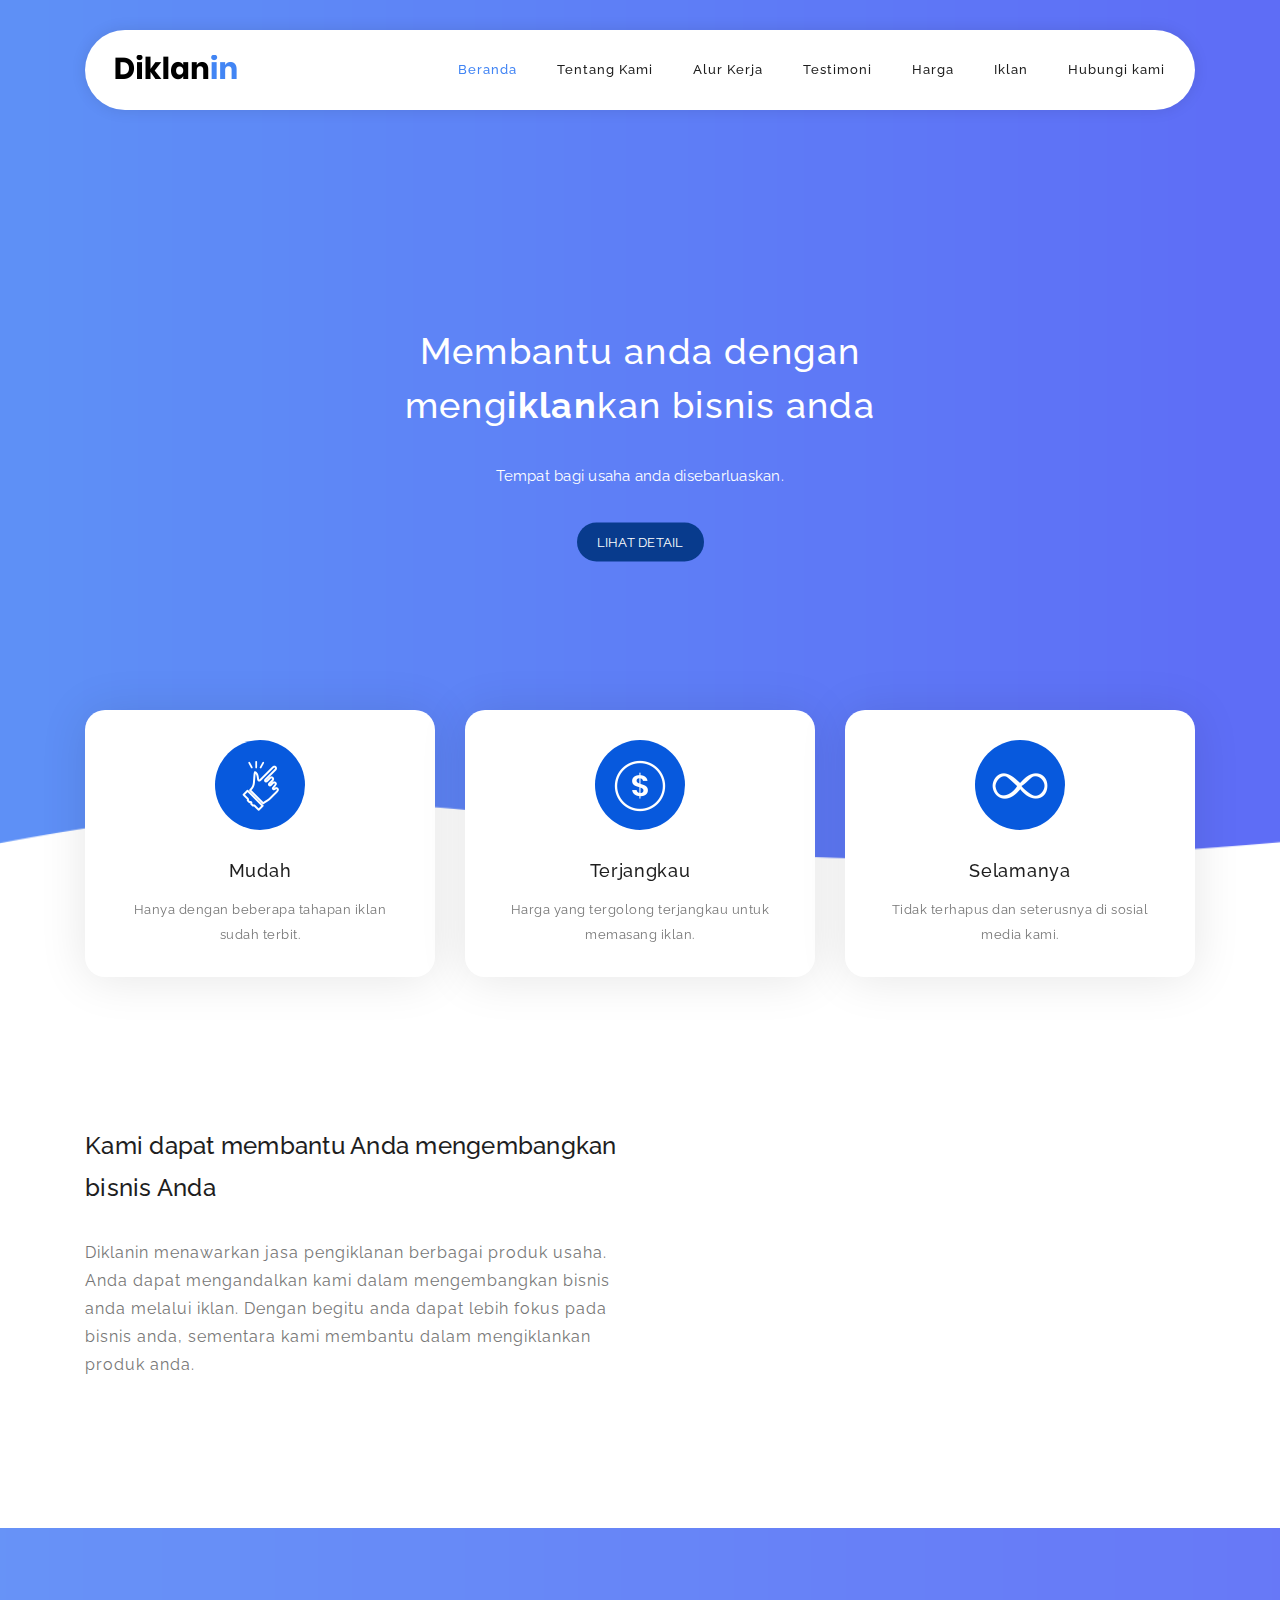
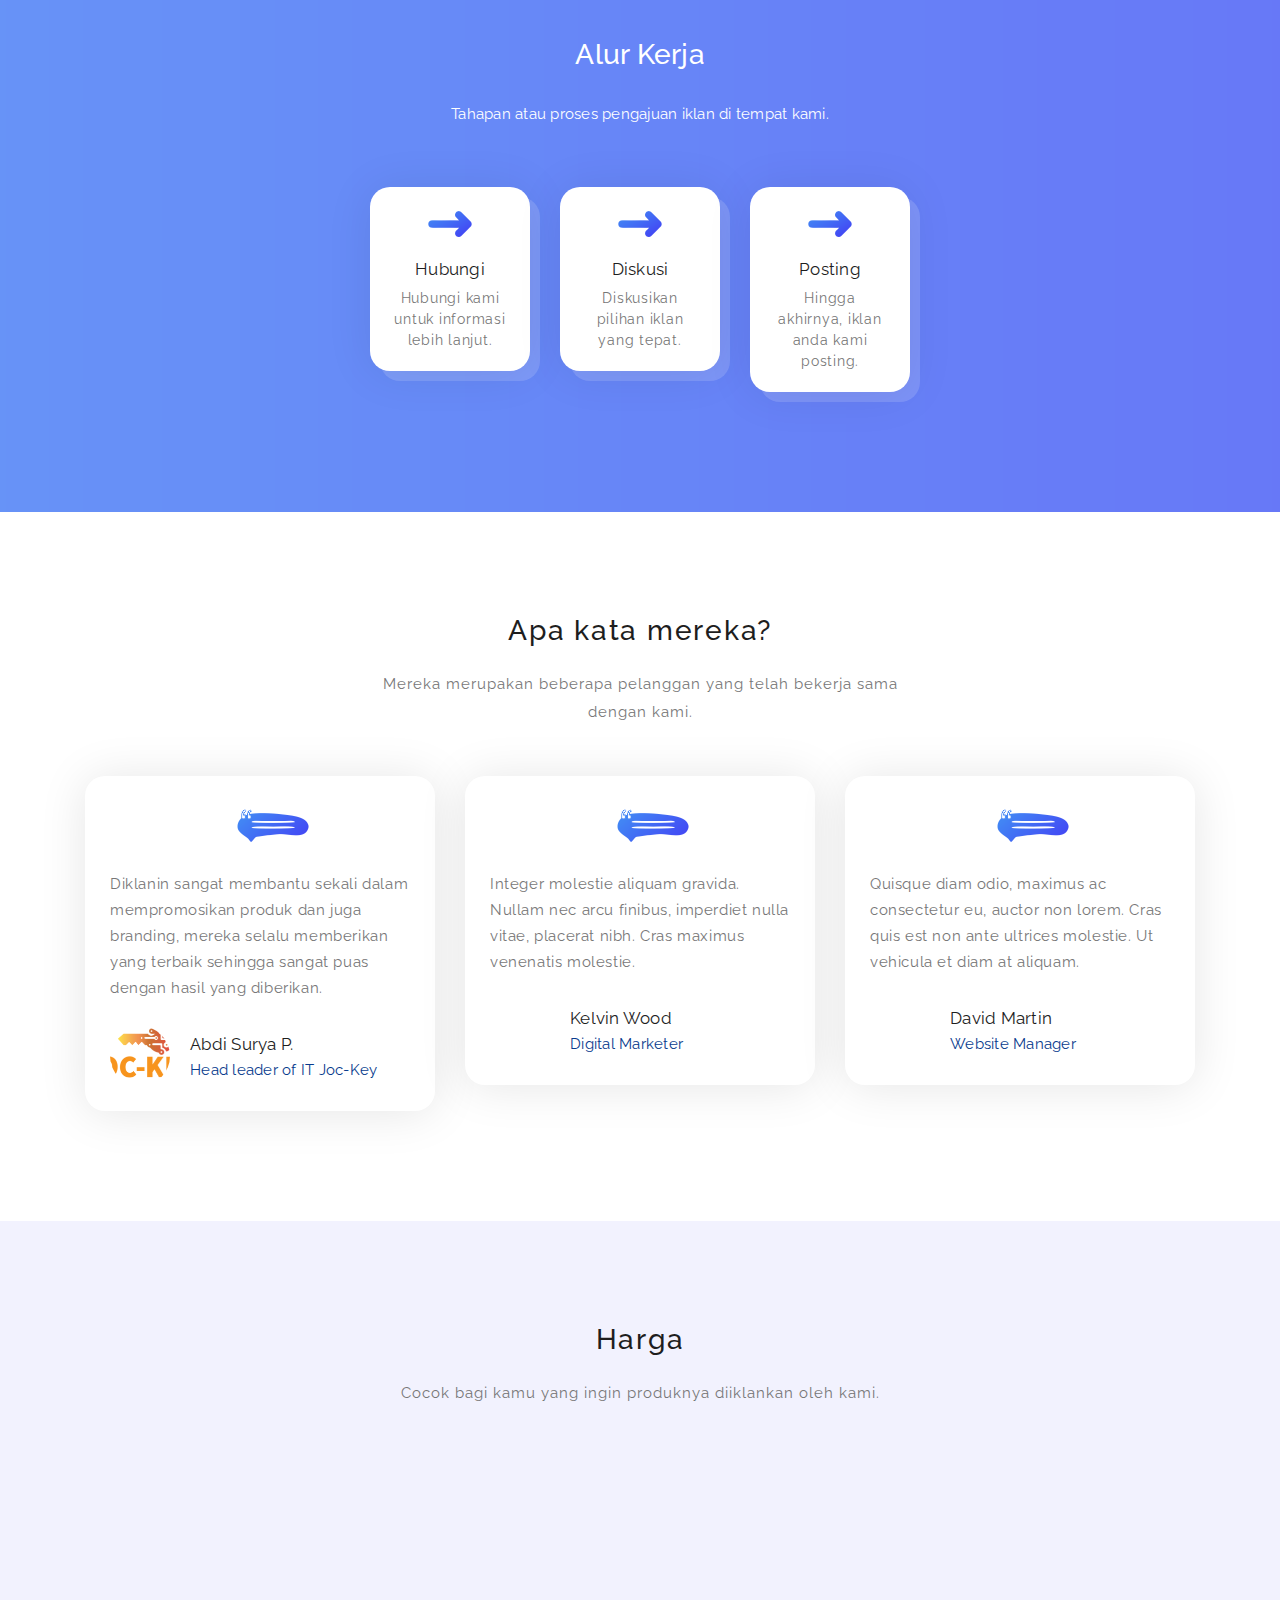
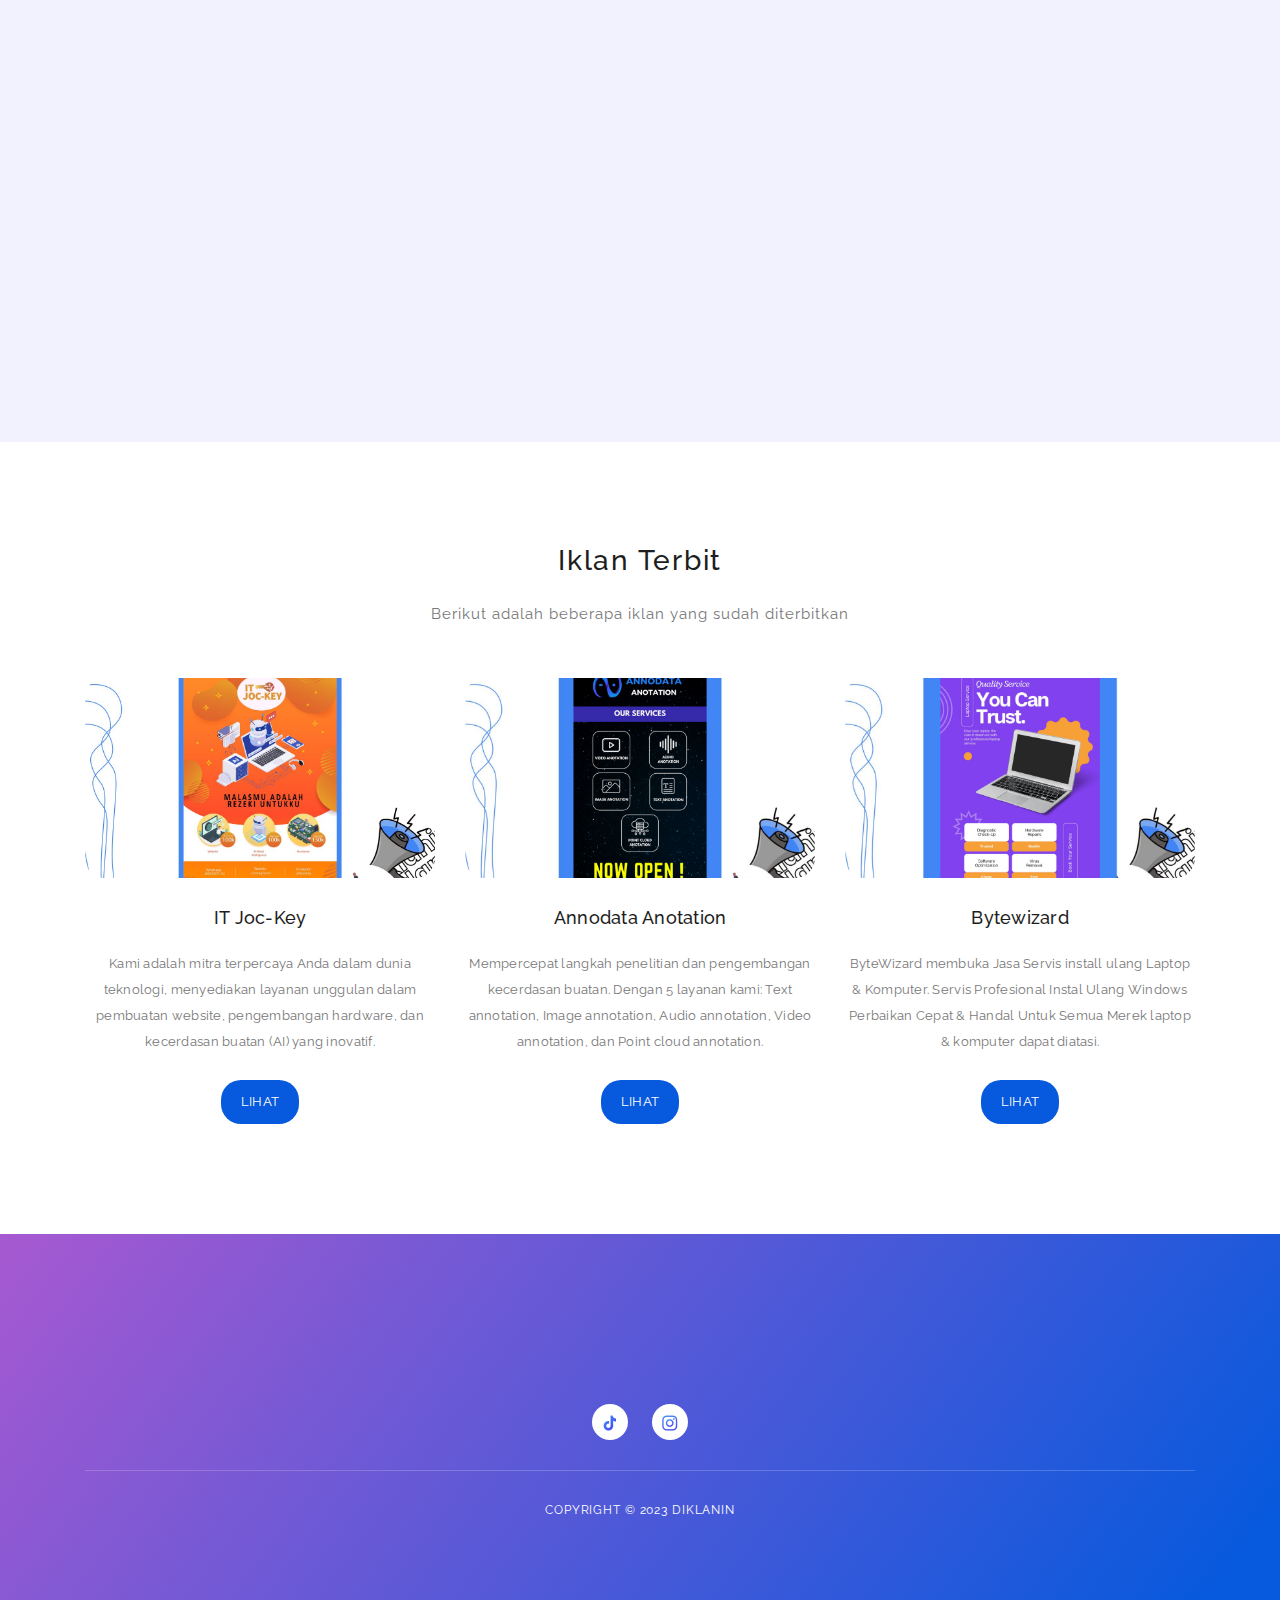
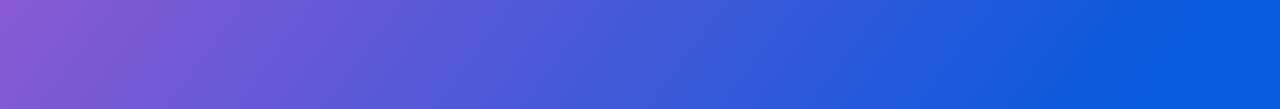
==== commit 342f5548: "edit several sections" ====
--- a/www/index.html
+++ b/www/index.html
@@ -1,143 +1,155 @@
 <!DOCTYPE html>
 <html lang="en">
-
-<head>
-
-    <meta charset="utf-8">
-    <meta name="viewport" content="width=device-width, initial-scale=1, shrink-to-fit=no">
-    <meta name="description" content="Diklanin Website">
-    <meta name="author" content="Diklanin">
-    <link href="https://fonts.googleapis.com/css?family=Raleway:100,300,400,500,700,900" rel="stylesheet">
+  <head>
+    <meta charset="utf-8" />
+    <meta
+      name="viewport"
+      content="width=device-width, initial-scale=1, shrink-to-fit=no"
+    />
+    <meta
+      name="description"
+      content="Diklanin - Tempatnya Jasa Iklan Produk Dengan Harga Terjangkau"
+    />
+    <meta name="author" content="Diklanin" />
+    <link
+      href="https://fonts.googleapis.com/css?family=Raleway:100,300,400,500,700,900"
+      rel="stylesheet"
+    />
 
     <title>Diklanin - Jasa Iklan Produk</title>
-    <link rel="icon" type="image/x-icon" href="images/favicon.ico">
+    <link rel="icon" type="image/x-icon" href="images/favicon.ico" />
     <!--
 SOFTY PINKO
 https://templatemo.com/tm-535-softy-pinko
 -->
 
     <!-- Additional CSS Files -->
-    <link rel="stylesheet" type="text/css" href="css/bootstrap.min.css">
-
-    <link rel="stylesheet" type="text/css" href="css/font-awesome.css">
-
-    <link rel="stylesheet" href="css/templatemo-softy-pinko.css">
-
-</head>
-
-<body>
-
+    <link rel="stylesheet" type="text/css" href="css/bootstrap.min.css" />
+
+    <link rel="stylesheet" type="text/css" href="css/font-awesome.css" />
+
+    <link rel="stylesheet" href="css/templatemo-softy-pinko.css" />
+  </head>
+
+  <body>
     <!-- ***** Preloader Start ***** -->
     <div id="preloader">
-        <div class="jumper">
-            <div></div>
-            <div></div>
-            <div></div>
-        </div>
+      <div class="jumper">
+        <div></div>
+        <div></div>
+        <div></div>
+      </div>
     </div>
     <!-- ***** Preloader End ***** -->
 
-
     <!-- ***** Header Area Start ***** -->
     <header class="header-area header-sticky">
-        <div class="container">
-            <div class="row">
-                <div class="col-12">
-                    <nav class="main-nav">
-                        <!-- ***** Logo Start ***** -->
-                        <a href="#" class="logo">
-                            <img src="images/logo.png" alt="Softy Pinko" />
-                        </a>
-                        <!-- ***** Logo End ***** -->
-                        <!-- ***** Menu Start ***** -->
-                        <ul class="nav">
-                            <li><a href="#welcome" class="active">Beranda</a></li>
-                            <li><a href="#features">Tentang Kami</a></li>
-                            <li><a href="#work-process">Alur Kerja</a></li>
-                            <li><a href="#testimonials">Testimoni</a></li>
-                            <li><a href="#pricing-plans">Harga</a></li>
-                            <li><a href="#blog">Iklan</a></li>
-                            <li><a href="#contact-us">Hubungi kami</a></li>
-                        </ul>
-                        <a class='menu-trigger'>
-                            <span>Menu</span>
-                        </a>
-                        <!-- ***** Menu End ***** -->
-                    </nav>
-                </div>
-            </div>
-        </div>
+      <div class="container">
+        <div class="row">
+          <div class="col-12">
+            <nav class="main-nav">
+              <!-- ***** Logo Start ***** -->
+              <a href="#" class="logo">
+                <img src="images/logo.png" alt="Softy Pinko" />
+              </a>
+              <!-- ***** Logo End ***** -->
+              <!-- ***** Menu Start ***** -->
+              <ul class="nav">
+                <li><a href="#welcome" class="active">Beranda</a></li>
+                <li><a href="#features">Tentang Kami</a></li>
+                <li><a href="#work-process">Alur Kerja</a></li>
+                <li><a href="#testimonials">Testimoni</a></li>
+                <li><a href="#pricing-plans">Harga</a></li>
+                <li><a href="#blog">Iklan</a></li>
+                <li><a href="#contact-us">Hubungi kami</a></li>
+              </ul>
+              <a class="menu-trigger">
+                <span>Menu</span>
+              </a>
+              <!-- ***** Menu End ***** -->
+            </nav>
+          </div>
+        </div>
+      </div>
     </header>
     <!-- ***** Header Area End ***** -->
 
     <!-- ***** Welcome Area Start ***** -->
     <div class="welcome-area" id="welcome">
-
-        <!-- ***** Header Text Start ***** -->
-        <div class="header-text">
-            <div class="container">
-                <div class="row">
-                    <div class="offset-xl-3 col-xl-6 offset-lg-2 col-lg-8 col-md-12 col-sm-12">
-                        <h1>Membantu anda dengan meng<strong>iklan</strong>kan bisnis anda
-                        </h1>
-                        <p>Tempat bagi usaha anda disebarluaskan.</p>
-                        <a href="#features" class="main-button-slider">Lihat Detail</a>
-                    </div>
-                </div>
-            </div>
-        </div>
-        <!-- ***** Header Text End ***** -->
+      <!-- ***** Header Text Start ***** -->
+      <div class="header-text">
+        <div class="container">
+          <div class="row">
+            <div
+              class="offset-xl-3 col-xl-6 offset-lg-2 col-lg-8 col-md-12 col-sm-12"
+            >
+              <h1>
+                Membantu anda dengan meng<strong>iklan</strong>kan bisnis anda
+              </h1>
+              <p>Tempat bagi usaha anda disebarluaskan.</p>
+              <a href="#features" class="main-button-slider">Lihat Detail</a>
+            </div>
+          </div>
+        </div>
+      </div>
+      <!-- ***** Header Text End ***** -->
     </div>
     <!-- ***** Welcome Area End ***** -->
 
     <!-- ***** Features Small Start ***** -->
     <section class="section home-feature">
-        <div class="container">
+      <div class="container">
+        <div class="row">
+          <div class="col-lg-12">
             <div class="row">
-                <div class="col-lg-12">
-                    <div class="row">
-                        <!-- ***** Features Small Item Start ***** -->
-                        <div class="col-lg-4 col-md-6 col-sm-6 col-12"
-                            data-scroll-reveal="enter bottom move 50px over 0.6s after 0.2s">
-                            <div class="features-small-item">
-                                <div class="icon">
-                                    <i><img src="images/featured-item-01.png" alt=""></i>
-                                </div>
-                                <h5 class="features-title">Mudah</h5>
-                                <p>Hanya dengan beberapa tahapan iklan sudah terbit.</p>
-                            </div>
-                        </div>
-                        <!-- ***** Features Small Item End ***** -->
-
-                        <!-- ***** Features Small Item Start ***** -->
-                        <div class="col-lg-4 col-md-6 col-sm-6 col-12"
-                            data-scroll-reveal="enter bottom move 50px over 0.6s after 0.4s">
-                            <div class="features-small-item">
-                                <div class="icon">
-                                    <i><img src="images/featured-item-02.png" alt=""></i>
-                                </div>
-                                <h5 class="features-title">Terjangkau</h5>
-                                <p>Harga yang tergolong terjangkau untuk memasang iklan.</p>
-                            </div>
-                        </div>
-                        <!-- ***** Features Small Item End ***** -->
-
-                        <!-- ***** Features Small Item Start ***** -->
-                        <div class="col-lg-4 col-md-6 col-sm-6 col-12"
-                            data-scroll-reveal="enter bottom move 50px over 0.6s after 0.6s">
-                            <div class="features-small-item">
-                                <div class="icon">
-                                    <i><img src="images/featured-item-03.png" alt=""></i>
-                                </div>
-                                <h5 class="features-title">Selamanya</h5>
-                                <p>Tidak terhapus dan seterusnya di sosial media kami.</p>
-                            </div>
-                        </div>
-                        <!-- ***** Features Small Item End ***** -->
-                    </div>
-                </div>
-            </div>
-        </div>
+              <!-- ***** Features Small Item Start ***** -->
+              <div
+                class="col-lg-4 col-md-6 col-sm-6 col-12"
+                data-scroll-reveal="enter bottom move 50px over 0.6s after 0.2s"
+              >
+                <div class="features-small-item">
+                  <div class="icon">
+                    <i><img src="images/featured-item-01.png" alt="" /></i>
+                  </div>
+                  <h5 class="features-title">Mudah</h5>
+                  <p>Hanya dengan beberapa tahapan iklan sudah terbit.</p>
+                </div>
+              </div>
+              <!-- ***** Features Small Item End ***** -->
+
+              <!-- ***** Features Small Item Start ***** -->
+              <div
+                class="col-lg-4 col-md-6 col-sm-6 col-12"
+                data-scroll-reveal="enter bottom move 50px over 0.6s after 0.4s"
+              >
+                <div class="features-small-item">
+                  <div class="icon">
+                    <i><img src="images/featured-item-02.png" alt="" /></i>
+                  </div>
+                  <h5 class="features-title">Terjangkau</h5>
+                  <p>Harga yang tergolong terjangkau untuk memasang iklan.</p>
+                </div>
+              </div>
+              <!-- ***** Features Small Item End ***** -->
+
+              <!-- ***** Features Small Item Start ***** -->
+              <div
+                class="col-lg-4 col-md-6 col-sm-6 col-12"
+                data-scroll-reveal="enter bottom move 50px over 0.6s after 0.6s"
+              >
+                <div class="features-small-item">
+                  <div class="icon">
+                    <i><img src="images/featured-item-03.png" alt="" /></i>
+                  </div>
+                  <h5 class="features-title">Selamanya</h5>
+                  <p>Tidak terhapus dan seterusnya di sosial media kami.</p>
+                </div>
+              </div>
+              <!-- ***** Features Small Item End ***** -->
+            </div>
+          </div>
+        </div>
+      </div>
     </section>
     <!-- ***** Features Small End ***** -->
 
@@ -171,65 +183,78 @@
 
     <!-- ***** Features Big Item Start ***** -->
     <section class="section padding-bottom-100" id="features">
-        <div class="container">
-            <div class="row">
-                <div class="col-lg-6 col-md-12 col-sm-12 align-self-center mobile-bottom-fix">
-                    <div class="left-heading">
-                        <h2 class="section-title">Kami dapat membantu Anda mengembangkan bisnis Anda</h2>
-                    </div>
-                    <div class="left-text">
-                        <p>Diklanin menawarkan jasa pengiklanan berbagai produk usaha. Anda dapat mengandalkan kami
-                            dalam mengembangkan bisnis anda melalui iklan. Dengan begitu anda dapat lebih fokus pada
-                            bisnis anda, sementara kami membantu dalam mengiklankan produk anda.</p>
-                    </div>
-                </div>
-                <div class="col-lg-1"></div>
-                <div class="col-lg-5 col-md-12 col-sm-12 align-self-center mobile-bottom-fix-big"
-                    data-scroll-reveal="enter right move 30px over 0.6s after 0.4s">
-                    <img src="images/right-image.png" class="rounded img-fluid d-block mx-auto" alt="App">
-                </div>
-            </div>
-        </div>
+      <div class="container">
+        <div class="row">
+          <div
+            class="col-lg-6 col-md-12 col-sm-12 align-self-center mobile-bottom-fix"
+          >
+            <div class="left-heading">
+              <h2 class="section-title">
+                Kami dapat membantu Anda mengembangkan bisnis Anda
+              </h2>
+            </div>
+            <div class="left-text">
+              <p>
+                Diklanin menawarkan jasa pengiklanan berbagai produk usaha. Anda
+                dapat mengandalkan kami dalam mengembangkan bisnis anda melalui
+                iklan. Dengan begitu anda dapat lebih fokus pada bisnis anda,
+                sementara kami membantu dalam mengiklankan produk anda.
+              </p>
+            </div>
+          </div>
+          <div class="col-lg-1"></div>
+          <div
+            class="col-lg-5 col-md-12 col-sm-12 align-self-center mobile-bottom-fix-big"
+            data-scroll-reveal="enter right move 30px over 0.6s after 0.4s"
+          >
+            <img
+              src="images/right-image.png"
+              class="rounded img-fluid d-block mx-auto"
+              alt="App"
+            />
+          </div>
+        </div>
+      </div>
     </section>
     <!-- ***** Features Big Item End ***** -->
 
     <!-- ***** Home Parallax Start ***** -->
     <section class="mini" id="work-process">
-        <div class="mini-content">
-            <div class="container">
-                <div class="row">
-                    <div class="offset-lg-3 col-lg-6">
-                        <div class="info">
-                            <h1>Alur Kerja</h1>
-                            <p>Tahapan atau proses pengajuan iklan di tempat kami.</p>
-                        </div>
-                    </div>
-                </div>
-
-                <!-- ***** Mini Box Start ***** -->
-                <div class="row step">
-                    <div class="col-lg-2 col-md-3 col-sm-6 col-6">
-                        <a href="#" class="mini-box">
-                            <i><img src="images/work-process-item-01.png" alt=""></i>
-                            <strong>Hubungi</strong>
-                            <span>Hubungi kami untuk informasi lebih lanjut.</span>
-                        </a>
-                    </div>
-                    <div class="col-lg-2 col-md-3 col-sm-6 col-6">
-                        <a href="#" class="mini-box">
-                            <i><img src="images/work-process-item-01.png" alt=""></i>
-                            <strong>Diskusi</strong>
-                            <span>Diskusikan pilihan iklan yang tepat.</span>
-                        </a>
-                    </div>
-                    <div class="col-lg-2 col-md-3 col-sm-6 col-6">
-                        <a href="#" class="mini-box">
-                            <i><img src="images/work-process-item-01.png" alt=""></i>
-                            <strong>Posting</strong>
-                            <span>Hingga akhirnya, iklan anda kami posting.</span>
-                        </a>
-                    </div>
-                    <!-- <div class="col-lg-2 col-md-3 col-sm-6 col-6">
+      <div class="mini-content">
+        <div class="container">
+          <div class="row">
+            <div class="offset-lg-3 col-lg-6">
+              <div class="info">
+                <h1>Alur Kerja</h1>
+                <p>Tahapan atau proses pengajuan iklan di tempat kami.</p>
+              </div>
+            </div>
+          </div>
+
+          <!-- ***** Mini Box Start ***** -->
+          <div class="row step">
+            <div class="col-lg-2 col-md-3 col-sm-6 col-6">
+              <a href="#" class="mini-box">
+                <i><img src="images/work-process-item-01.png" alt="" /></i>
+                <strong>Hubungi</strong>
+                <span>Hubungi kami untuk informasi lebih lanjut.</span>
+              </a>
+            </div>
+            <div class="col-lg-2 col-md-3 col-sm-6 col-6">
+              <a href="#" class="mini-box">
+                <i><img src="images/work-process-item-01.png" alt="" /></i>
+                <strong>Diskusi</strong>
+                <span>Diskusikan pilihan iklan yang tepat.</span>
+              </a>
+            </div>
+            <div class="col-lg-2 col-md-3 col-sm-6 col-6">
+              <a href="#" class="mini-box">
+                <i><img src="images/work-process-item-01.png" alt="" /></i>
+                <strong>Posting</strong>
+                <span>Hingga akhirnya, iklan anda kami posting.</span>
+              </a>
+            </div>
+            <!-- <div class="col-lg-2 col-md-3 col-sm-6 col-6">
                         <a href="#" class="mini-box">
                             <i><img src="images/work-process-item-01.png" alt=""></i>
                             <strong>Revise</strong>
@@ -250,338 +275,390 @@
                             <span>Godard pabst prism fam cliche.</span>
                         </a>
                     </div> -->
-                </div>
-                <!-- ***** Mini Box End ***** -->
-            </div>
-        </div>
+          </div>
+          <!-- ***** Mini Box End ***** -->
+        </div>
+      </div>
     </section>
     <!-- ***** Home Parallax End ***** -->
 
     <!-- ***** Testimonials Start ***** -->
     <section class="section" id="testimonials">
-        <div class="container">
-            <!-- ***** Section Title Start ***** -->
-            <div class="row">
-                <div class="col-lg-12">
-                    <div class="center-heading">
-                        <h2 class="section-title">Apa kata mereka?</h2>
-                    </div>
-                </div>
-                <div class="offset-lg-3 col-lg-6">
-                    <div class="center-text">
-                        <p>Mereka merupakan beberapa pelanggan yang telah bekerja sama dengan kami.</p>
-                    </div>
-                </div>
-            </div>
-            <!-- ***** Section Title End ***** -->
-
-            <div class="row">
-                <!-- ***** Testimonials Item Start ***** -->
-                <div class="col-lg-4 col-md-6 col-sm-12">
-                    <div class="team-item">
-                        <div class="team-content">
-                            <i><img src="images/testimonial-icon.png" alt=""></i>
-                            <p>Proin a neque nisi. Nam ipsum nisi, venenatis ut nulla quis, egestas scelerisque orci.
-                                Maecenas a finibus odio.</p>
-                            <div class="user-image">
-                                <img src="http://placehold.it/60x60" alt="">
-                            </div>
-                            <div class="team-info">
-                                <h3 class="user-name">Catherine Soft</h3>
-                                <span>Managing Director</span>
-                            </div>
-                        </div>
-                    </div>
-                </div>
-                <!-- ***** Testimonials Item End ***** -->
-
-                <!-- ***** Testimonials Item Start ***** -->
-                <div class="col-lg-4 col-md-6 col-sm-12">
-                    <div class="team-item">
-                        <div class="team-content">
-                            <i><img src="images/testimonial-icon.png" alt=""></i>
-                            <p>Integer molestie aliquam gravida. Nullam nec arcu finibus, imperdiet nulla vitae,
-                                placerat nibh. Cras maximus venenatis molestie.</p>
-                            <div class="user-image">
-                                <img src="http://placehold.it/60x60" alt="">
-                            </div>
-                            <div class="team-info">
-                                <h3 class="user-name">Kelvin Wood</h3>
-                                <span>Digital Marketer</span>
-                            </div>
-                        </div>
-                    </div>
-                </div>
-                <!-- ***** Testimonials Item End ***** -->
-
-                <!-- ***** Testimonials Item Start ***** -->
-                <div class="col-lg-4 col-md-6 col-sm-12">
-                    <div class="team-item">
-                        <div class="team-content">
-                            <i><img src="images/testimonial-icon.png" alt=""></i>
-                            <p>Quisque diam odio, maximus ac consectetur eu, auctor non lorem. Cras quis est non ante
-                                ultrices molestie. Ut vehicula et diam at aliquam.</p>
-                            <div class="user-image">
-                                <img src="http://placehold.it/60x60" alt="">
-                            </div>
-                            <div class="team-info">
-                                <h3 class="user-name">David Martin</h3>
-                                <span>Website Manager</span>
-                            </div>
-                        </div>
-                    </div>
-                </div>
-                <!-- ***** Testimonials Item End ***** -->
-            </div>
-        </div>
+      <div class="container">
+        <!-- ***** Section Title Start ***** -->
+        <div class="row">
+          <div class="col-lg-12">
+            <div class="center-heading">
+              <h2 class="section-title">Apa kata mereka?</h2>
+            </div>
+          </div>
+          <div class="offset-lg-3 col-lg-6">
+            <div class="center-text">
+              <p>
+                Mereka merupakan beberapa pelanggan yang telah bekerja sama
+                dengan kami.
+              </p>
+            </div>
+          </div>
+        </div>
+        <!-- ***** Section Title End ***** -->
+
+        <div class="row">
+          <!-- ***** Testimonials Item Start ***** -->
+          <div class="col-lg-4 col-md-6 col-sm-12">
+            <div class="team-item">
+              <div class="team-content">
+                <i><img src="images/testimonial-icon.png" alt="" /></i>
+                <p>
+                  Diklanin sangat membantu sekali dalam mempromosikan produk dan
+                  juga branding, mereka selalu memberikan yang terbaik sehingga
+                  sangat puas dengan hasil yang diberikan.
+                </p>
+                <div class="user-image">
+                  <img
+                    src="images/itlogo.png"
+                    alt="logo brand"
+                    class="brandlogotesti"
+                  />
+                </div>
+                <div class="team-info">
+                  <h3 class="user-name">Abdi Surya P.</h3>
+                  <span>Head leader of IT Joc-Key</span>
+                </div>
+              </div>
+            </div>
+          </div>
+          <!-- ***** Testimonials Item End ***** -->
+
+          <!-- ***** Testimonials Item Start ***** -->
+          <div class="col-lg-4 col-md-6 col-sm-12">
+            <div class="team-item">
+              <div class="team-content">
+                <i><img src="images/testimonial-icon.png" alt="" /></i>
+                <p>
+                  Integer molestie aliquam gravida. Nullam nec arcu finibus,
+                  imperdiet nulla vitae, placerat nibh. Cras maximus venenatis
+                  molestie.
+                </p>
+                <div class="user-image">
+                  <img src="http://placehold.it/60x60" alt="" />
+                </div>
+                <div class="team-info">
+                  <h3 class="user-name">Kelvin Wood</h3>
+                  <span>Digital Marketer</span>
+                </div>
+              </div>
+            </div>
+          </div>
+          <!-- ***** Testimonials Item End ***** -->
+
+          <!-- ***** Testimonials Item Start ***** -->
+          <div class="col-lg-4 col-md-6 col-sm-12">
+            <div class="team-item">
+              <div class="team-content">
+                <i><img src="images/testimonial-icon.png" alt="" /></i>
+                <p>
+                  Quisque diam odio, maximus ac consectetur eu, auctor non
+                  lorem. Cras quis est non ante ultrices molestie. Ut vehicula
+                  et diam at aliquam.
+                </p>
+                <div class="user-image">
+                  <img src="http://placehold.it/60x60" alt="" />
+                </div>
+                <div class="team-info">
+                  <h3 class="user-name">David Martin</h3>
+                  <span>Website Manager</span>
+                </div>
+              </div>
+            </div>
+          </div>
+          <!-- ***** Testimonials Item End ***** -->
+        </div>
+      </div>
     </section>
     <!-- ***** Testimonials End ***** -->
 
     <!-- ***** Pricing Plans Start ***** -->
     <section class="section colored" id="pricing-plans">
-        <div class="container">
-            <!-- ***** Section Title Start ***** -->
-            <div class="row">
-                <div class="col-lg-12">
-                    <div class="center-heading">
-                        <h2 class="section-title">Harga</h2>
-                    </div>
-                </div>
-                <div class="offset-lg-3 col-lg-6">
-                    <div class="center-text">
-                        <p>Donec vulputate urna sed rutrum venenatis. Cras consequat magna quis arcu elementum, quis
-                            congue risus volutpat.</p>
-                    </div>
-                </div>
-            </div>
-            <!-- ***** Section Title End ***** -->
-
-            <div class="row">
-                <!-- ***** Pricing Item Start ***** -->
-                <div class="col-lg-4 col-md-6 col-sm-12"
-                    data-scroll-reveal="enter bottom move 50px over 0.6s after 0.2s">
-                    <div class="pricing-item">
-                        <div class="pricing-header">
-                            <h3 class="pricing-title">Starter</h3>
-                        </div>
-                        <div class="pricing-body">
-                            <div class="price-wrapper">
-                                <span class="currency">$</span>
-                                <span class="price">14.50</span>
-                                <span class="period">monthly</span>
-                            </div>
-                            <ul class="list">
-                                <li class="active">60 GB space</li>
-                                <li class="active">600 GB transfer</li>
-                                <li class="active">Pro Design Panel</li>
-                                <li>15-minute support</li>
-                                <li>Unlimited Emails</li>
-                                <li>24/7 Security</li>
-                            </ul>
-                        </div>
-                        <div class="pricing-footer">
-                            <a href="#" class="main-button">Purchase Now</a>
-                        </div>
-                    </div>
-                </div>
-                <!-- ***** Pricing Item End ***** -->
-
-                <!-- ***** Pricing Item Start ***** -->
-                <div class="col-lg-4 col-md-6 col-sm-12"
-                    data-scroll-reveal="enter bottom move 50px over 0.6s after 0.4s">
-                    <div class="pricing-item active">
-                        <div class="pricing-header">
-                            <h3 class="pricing-title">Premium</h3>
-                        </div>
-                        <div class="pricing-body">
-                            <div class="price-wrapper">
-                                <span class="currency">$</span>
-                                <span class="price">21.50</span>
-                                <span class="period">monthly</span>
-                            </div>
-                            <ul class="list">
-                                <li class="active">120 GB space</li>
-                                <li class="active">1200 GB transfer</li>
-                                <li class="active">Pro Design Panel</li>
-                                <li class="active">15-minute support</li>
-                                <li>Unlimited Emails</li>
-                                <li>24/7 Security</li>
-                            </ul>
-                        </div>
-                        <div class="pricing-footer">
-                            <a href="#" class="main-button">Purchase Now</a>
-                        </div>
-                    </div>
-                </div>
-                <!-- ***** Pricing Item End ***** -->
-
-                <!-- ***** Pricing Item Start ***** -->
-                <div class="col-lg-4 col-md-6 col-sm-12"
-                    data-scroll-reveal="enter bottom move 50px over 0.6s after 0.6s">
-                    <div class="pricing-item">
-                        <div class="pricing-header">
-                            <h3 class="pricing-title">Advanced</h3>
-                        </div>
-                        <div class="pricing-body">
-                            <div class="price-wrapper">
-                                <span class="currency">$</span>
-                                <span class="price">42.00</span>
-                                <span class="period">monthly</span>
-                            </div>
-                            <ul class="list">
-                                <li class="active">250 GB space</li>
-                                <li class="active">5000 GB transfer</li>
-                                <li class="active">Pro Design Panel</li>
-                                <li class="active">15-minute support</li>
-                                <li class="active">Unlimited Emails</li>
-                                <li class="active">24/7 Security</li>
-                            </ul>
-                        </div>
-                        <div class="pricing-footer">
-                            <a href="#" class="main-button">Purchase Now</a>
-                        </div>
-                    </div>
-                </div>
-                <!-- ***** Pricing Item End ***** -->
-            </div>
-        </div>
+      <div class="container">
+        <!-- ***** Section Title Start ***** -->
+        <div class="row">
+          <div class="col-lg-12">
+            <div class="center-heading">
+              <h2 class="section-title">Harga</h2>
+            </div>
+          </div>
+          <div class="offset-lg-3 col-lg-6">
+            <div class="center-text">
+              <p>Cocok bagi kamu yang ingin produknya diiklankan oleh kami.</p>
+            </div>
+          </div>
+        </div>
+        <!-- ***** Section Title End ***** -->
+
+        <div class="row">
+          <!-- ***** Pricing Item Start ***** -->
+          <div
+            class="col-lg-4 col-md-6 col-sm-12"
+            data-scroll-reveal="enter bottom move 50px over 0.6s after 0.2s"
+          >
+            <div class="pricing-item">
+              <div class="pricing-header">
+                <h3 class="pricing-title">Starter</h3>
+              </div>
+              <div class="pricing-body">
+                <div class="price-wrapper">
+                  <span class="currency">Rp</span>
+                  <span class="price">10.000</span>
+                  <span class="period">1x bayar</span>
+                </div>
+                <ul class="list">
+                  <li class="active">Poster</li>
+                  <li class="active">Layanan 24 Jam</li>
+                  <li>Desain</li>
+                  <li>Video</li>
+                </ul>
+              </div>
+              <div class="pricing-footer">
+                <a href="#contact-us" class="main-button">Hubungi Kami</a>
+              </div>
+            </div>
+          </div>
+          <!-- ***** Pricing Item End ***** -->
+
+          <!-- ***** Pricing Item Start ***** -->
+          <div
+            class="col-lg-4 col-md-6 col-sm-12"
+            data-scroll-reveal="enter bottom move 50px over 0.6s after 0.4s"
+          >
+            <div class="pricing-item active">
+              <div class="pricing-header">
+                <h3 class="pricing-title">Premium</h3>
+              </div>
+              <div class="pricing-body">
+                <div class="price-wrapper">
+                  <span class="currency">Rp</span>
+                  <span class="price">15.000</span>
+                  <span class="period">1x bayar</span>
+                </div>
+                <ul class="list">
+                  <li class="active">Video</li>
+                  <li class="active">Layanan 24 Jam</li>
+                  <li>Poster</li>
+                  <li>Desain</li>
+                </ul>
+              </div>
+              <div class="pricing-footer">
+                <a href="#contact-us" class="main-button">Hubungi Kami</a>
+              </div>
+            </div>
+          </div>
+          <!-- ***** Pricing Item End ***** -->
+
+          <!-- ***** Pricing Item Start ***** -->
+          <div
+            class="col-lg-4 col-md-6 col-sm-12"
+            data-scroll-reveal="enter bottom move 50px over 0.6s after 0.6s"
+          >
+            <div class="pricing-item">
+              <div class="pricing-header">
+                <h3 class="pricing-title">Advanced</h3>
+              </div>
+              <div class="pricing-body">
+                <div class="price-wrapper">
+                  <span class="currency">Rp</span>
+                  <span class="price">20.000</span>
+                  <span class="period">1x bayar</span>
+                </div>
+                <ul class="list">
+                  <li class="active">Video</li>
+                  <li class="active">Poster</li>
+                  <li class="active">Desain</li>
+                  <li class="active">Layanan 24 Jam</li>
+                </ul>
+              </div>
+              <div class="pricing-footer">
+                <a href="#contact-us" class="main-button">Hubungi Kami</a>
+              </div>
+            </div>
+          </div>
+          <!-- ***** Pricing Item End ***** -->
+        </div>
+      </div>
     </section>
     <!-- ***** Pricing Plans End ***** -->
 
     <!-- ***** Counter Parallax Start ***** -->
-    <section class="counter">
-        <div class="content">
-            <div class="container">
-                <div class="row">
-                    <div class="col-lg-3 col-md-6 col-sm-12">
-                        <div class="count-item decoration-bottom">
-                            <strong>126</strong>
-                            <span>Projects</span>
-                        </div>
-                    </div>
-                    <div class="col-lg-3 col-md-6 col-sm-12">
-                        <div class="count-item decoration-top">
-                            <strong>63</strong>
-                            <span>Happy Clients</span>
-                        </div>
-                    </div>
-                    <div class="col-lg-3 col-md-6 col-sm-12">
-                        <div class="count-item decoration-bottom">
-                            <strong>18</strong>
-                            <span>Awards Wins</span>
-                        </div>
-                    </div>
-                    <div class="col-lg-3 col-md-6 col-sm-12">
-                        <div class="count-item">
-                            <strong>27</strong>
-                            <span>Countries</span>
-                        </div>
-                    </div>
-                </div>
-            </div>
-        </div>
-    </section>
+    <!-- <section class="counter">
+      <div class="content">
+        <div class="container">
+          <div class="row">
+            <div class="col-lg-3 col-md-6 col-sm-12">
+              <div class="count-item decoration-bottom">
+                <strong>3</strong>
+                <span>Iklan</span>
+              </div>
+            </div>
+            <div class="col-lg-3 col-md-6 col-sm-12">
+              <div class="count-item decoration-top">
+                <strong>3</strong>
+                <span>Klien yang Bahagia</span>
+              </div>
+            </div>
+            <div class="col-lg-3 col-md-6 col-sm-12">
+              <div class="count-item decoration-bottom">
+                <strong>18</strong>
+                <span>Awards Wins</span>
+              </div>
+            </div>
+            <div class="col-lg-3 col-md-6 col-sm-12">
+              <div class="count-item">
+                <strong>27</strong>
+                <span>Countries</span>
+              </div>
+            </div>
+          </div>
+        </div>
+      </div>
+    </section> -->
     <!-- ***** Counter Parallax End ***** -->
 
     <!-- ***** Blog Start ***** -->
     <section class="section" id="blog">
-        <div class="container">
-            <!-- ***** Section Title Start ***** -->
-            <div class="row">
-                <div class="col-lg-12">
-                    <div class="center-heading">
-                        <h2 class="section-title">Blog Entries</h2>
-                    </div>
-                </div>
-                <div class="offset-lg-3 col-lg-6">
-                    <div class="center-text">
-                        <p>Integer molestie aliquam gravida. Nullam nec arcu finibus, imperdiet nulla vitae, placerat
-                            nibh. Cras maximus venenatis molestie.</p>
-                    </div>
-                </div>
-            </div>
-            <!-- ***** Section Title End ***** -->
-
-            <div class="row">
-                <div class="col-lg-4 col-md-6 col-sm-12">
-                    <div class="blog-post-thumb">
-                        <div class="img">
-                            <img src="images/blog-item-01.png" alt="">
-                        </div>
-                        <div class="blog-content">
-                            <h3>
-                                <a href="#">Vivamus ac vehicula dui</a>
-                            </h3>
-                            <div class="text">
-                                Cras aliquet ligula dui, vitae fermentum velit tincidunt id. Praesent eu finibus nunc.
-                                Nulla in sagittis eros. Aliquam egestas augue.
-                            </div>
-                            <a href="#" class="main-button">Read More</a>
-                        </div>
-                    </div>
-                </div>
-                <div class="col-lg-4 col-md-6 col-sm-12">
-                    <div class="blog-post-thumb">
-                        <div class="img">
-                            <img src="images/blog-item-02.png" alt="">
-                        </div>
-                        <div class="blog-content">
-                            <h3>
-                                <a href="#">Phasellus convallis augue</a>
-                            </h3>
-                            <div class="text">
-                                Aliquam commodo ornare nisl, et scelerisque nisl dignissim ac. Vestibulum finibus urna
-                                ut velit venenatis, vel ultrices sapien mattis.
-                            </div>
-                            <a href="#" class="main-button">Read More</a>
-                        </div>
-                    </div>
-                </div>
-                <div class="col-lg-4 col-md-6 col-sm-12">
-                    <div class="blog-post-thumb">
-                        <div class="img">
-                            <img src="images/blog-item-03.png" alt="">
-                        </div>
-                        <div class="blog-content">
-                            <h3>
-                                <a href="#">Nam gravida purus non</a>
-                            </h3>
-                            <div class="text">
-                                Maecenas eu erat vitae dui convallis consequat vel gravida nulla. Vestibulum finibus
-                                euismod odio, ut tempus enim varius eu.
-                            </div>
-                            <a href="#" class="main-button">Read More</a>
-                        </div>
-                    </div>
-                </div>
-            </div>
-        </div>
+      <div class="container">
+        <!-- ***** Section Title Start ***** -->
+        <div class="row">
+          <div class="col-lg-12">
+            <div class="center-heading">
+              <h2 class="section-title">Iklan Terbit</h2>
+            </div>
+          </div>
+          <div class="offset-lg-3 col-lg-6">
+            <div class="center-text">
+              <p>Berikut adalah beberapa iklan yang sudah diterbitkan</p>
+            </div>
+          </div>
+        </div>
+        <!-- ***** Section Title End ***** -->
+
+        <div class="row">
+          <div class="col-lg-4 col-md-6 col-sm-12">
+            <div class="blog-post-thumb">
+              <div class="img">
+                <img src="images/itjockey.jpg" alt="" class="fotoberita" />
+              </div>
+              <div class="blog-content">
+                <h3>
+                  <a href="https://www.instagram.com/it.jockey" target="_blank"
+                    >IT Joc-Key</a
+                  >
+                </h3>
+                <div class="text">
+                  Kami adalah mitra terpercaya Anda dalam dunia teknologi,
+                  menyediakan layanan unggulan dalam pembuatan website,
+                  pengembangan hardware, dan kecerdasan buatan (AI) yang
+                  inovatif.
+                </div>
+                <a
+                  href="https://www.instagram.com/p/CySEhlAy8sD/?utm_source=ig_web_copy_link&igshid=MzRlODBiNWFlZA=="
+                  class="main-button"
+                  target="_blank"
+                  >Lihat</a
+                >
+              </div>
+            </div>
+          </div>
+          <div class="col-lg-4 col-md-6 col-sm-12">
+            <div class="blog-post-thumb">
+              <div class="img">
+                <img src="images/annodata.png" alt="" class="fotoberita" />
+              </div>
+              <div class="blog-content">
+                <h3>
+                  <a
+                    href="https://www.instagram.com/annodata.annotation"
+                    target="_blank"
+                    >Annodata Anotation</a
+                  >
+                </h3>
+                <div class="text">
+                  Mempercepat langkah penelitian dan pengembangan kecerdasan
+                  buatan. Dengan 5 layanan kami: Text annotation, Image
+                  annotation, Audio annotation, Video annotation, dan Point
+                  cloud annotation.
+                </div>
+                <a
+                  href="https://www.instagram.com/p/CyZ2GapSvUS/?utm_source=ig_web_copy_link&igshid=MzRlODBiNWFlZA=="
+                  target="_blank"
+                  class="main-button"
+                  >Lihat</a
+                >
+              </div>
+            </div>
+          </div>
+          <div class="col-lg-4 col-md-6 col-sm-12">
+            <div class="blog-post-thumb">
+              <div class="img">
+                <img src="images/1.png" alt="" class="fotoberita" />
+              </div>
+              <div class="blog-content">
+                <h3>
+                  <a
+                    href="https://www.instagram.com/bytewizardtechno"
+                    target="_blank"
+                    >Bytewizard</a
+                  >
+                </h3>
+                <div class="text">
+                  ByteWizard membuka Jasa Servis install ulang Laptop &
+                  Komputer. Servis Profesional Instal Ulang Windows Perbaikan
+                  Cepat & Handal Untuk Semua Merek laptop & komputer dapat
+                  diatasi.
+                </div>
+                <a
+                  href="https://www.instagram.com/p/Cy-1fydSJOT/?utm_source=ig_web_copy_link&igshid=MzRlODBiNWFlZA=="
+                  target="_blank"
+                  class="main-button"
+                  >Lihat</a
+                >
+              </div>
+            </div>
+          </div>
+        </div>
+      </div>
     </section>
     <!-- ***** Blog End ***** -->
 
-
     <!-- ***** Footer Start ***** -->
     <footer id="contact-us">
-        <div class="container">
-            <div class="row">
-                <div class="col-lg-12 col-md-12 col-sm-12">
-                    <ul class="social">
-                        <li><a href="https://www.tiktok.com/@diklanin6?_t=8fq7ZWALb9D&_r=1" target="_blank"><img
-                                    src="images/tiktok.png" alt=""></a></li>
-                        <li><a href="https://www.instagram.com/diklanin.aja" target="_blank"><img src="images/ig.png"
-                                    alt=""></a></li>
-                        <!-- <li><a href="#"><i class="fa fa-linkedin"></i></a></li>
+      <div class="container">
+        <div class="row">
+          <div class="col-lg-12 col-md-12 col-sm-12">
+            <ul class="social">
+              <li>
+                <a
+                  href="https://www.tiktok.com/@diklanin6?_t=8fq7ZWALb9D&_r=1"
+                  target="_blank"
+                  ><img src="images/tiktok.png" alt=""
+                /></a>
+              </li>
+              <li>
+                <a href="https://www.instagram.com/diklanin.aja" target="_blank"
+                  ><img src="images/ig.png" alt=""
+                /></a>
+              </li>
+              <!-- <li><a href="#"><i class="fa fa-linkedin"></i></a></li>
                         <li><a href="#"><i class="fa fa-rss"></i></a></li>
                         <li><a href="#"><i class="fa fa-dribbble"></i></a></li> -->
-                    </ul>
-                </div>
-            </div>
-            <div class="row">
-                <div class="col-lg-12">
-                    <p class="copyright">Copyright &copy; 2023 Diklanin</p>
-                </div>
-            </div>
-        </div>
+            </ul>
+          </div>
+        </div>
+        <div class="row">
+          <div class="col-lg-12">
+            <p class="copyright">Copyright &copy; 2023 Diklanin</p>
+          </div>
+        </div>
+      </div>
     </footer>
 
     <!-- jQuery -->
@@ -599,7 +676,5 @@
 
     <!-- Global Init -->
     <script src="js/custom.js"></script>
-
-</body>
-
-</html>+  </body>
+</html>
--- a/www/css/templatemo-softy-pinko.css
+++ b/www/css/templatemo-softy-pinko.css
@@ -276,7 +276,7 @@
 }
 
 .left-text p.dark {
-  color: #3B566E;
+  color: #3b566e;
 }
 
 .padding-bottom-top-60 {
@@ -363,7 +363,6 @@
 }
 
 @media (max-width: 991px) {
-
   html,
   body {
     overflow-x: hidden;
@@ -439,7 +438,6 @@
 button.main-button:hover {
   background-color: #083b8d;
 }
-
 
 /* 
 ---------------------------------------------
@@ -544,7 +542,7 @@
   -o-transition: all 0.4s;
   -webkit-transition: all 0.4s;
   transition: all 0.4s;
-  background-color: #3B566E;
+  background-color: #3b566e;
   display: block;
   position: absolute;
   width: 30px;
@@ -558,7 +556,7 @@
   -o-transition: all 0.4s;
   -webkit-transition: all 0.4s;
   transition: all 0.4s;
-  background-color: #3B566E;
+  background-color: #3b566e;
   display: block;
   position: absolute;
   width: 30px;
@@ -605,7 +603,7 @@
   -ms-transform: translateY(6px) translateX(1px) rotate(45deg);
   -webkit-transform: translateY(6px) translateX(1px) rotate(45deg);
   transform: translateY(6px) translateX(1px) rotate(45deg);
-  background-color: #3B566E;
+  background-color: #3b566e;
 }
 
 .header-area .main-nav .menu-trigger.active span:after {
@@ -613,7 +611,7 @@
   -ms-transform: translateY(-6px) translateX(1px) rotate(-45deg);
   -webkit-transform: translateY(-6px) translateX(1px) rotate(-45deg);
   transform: translateY(-6px) translateX(1px) rotate(-45deg);
-  background-color: #3B566E;
+  background-color: #3b566e;
 }
 
 .header-area.header-sticky {
@@ -633,7 +631,7 @@
 }
 
 .header-area.header-sticky .nav li a.active {
-  color: #4285F4;
+  color: #4285f4;
 }
 
 @media (max-width: 1200px) {
@@ -702,7 +700,7 @@
     padding: 0px !important;
     border: none !important;
     background: #fff !important;
-    color: #3B566E !important;
+    color: #3b566e !important;
   }
 
   .header-area .main-nav .nav li a:hover {
@@ -837,7 +835,6 @@
   }
 }
 
-
 /* 
 ---------------------------------------------
 features
@@ -846,8 +843,8 @@
 .features-small-item {
   cursor: pointer;
   display: block;
-  background: #FFFFFF;
-  box-shadow: 0 2px 48px 0 rgba(0, 0, 0, 0.10);
+  background: #ffffff;
+  box-shadow: 0 2px 48px 0 rgba(0, 0, 0, 0.1);
   -webkit-border-radius: 20px;
   -moz-border-radius: 20px;
   border-radius: 20px;
@@ -942,11 +939,11 @@
 }
 
 .mini:before {
-  content: '';
+  content: "";
   position: absolute;
   width: 140%;
   height: 140%;
-  opacity: .95;
+  opacity: 0.95;
   background-repeat: no-repeat;
   background-size: cover;
   background-position: center center;
@@ -1029,12 +1026,12 @@
 }
 
 .mini .mini-content .mini-box:before {
-  content: '';
+  content: "";
   position: absolute;
   z-index: -1;
   background: #fff;
   width: 100%;
-  opacity: .15;
+  opacity: 0.15;
   height: 100%;
   bottom: -10px;
   left: 0px;
@@ -1054,7 +1051,7 @@
   font-weight: 400;
   font-size: 14px;
   color: #777;
-  letter-spacing: .75px;
+  letter-spacing: 0.75px;
 }
 
 .mini .mini-content .mini-box strong {
@@ -1073,11 +1070,11 @@
 }
 
 .counter:before {
-  content: '';
+  content: "";
   position: absolute;
   width: 140%;
   height: 140%;
-  opacity: .90;
+  opacity: 0.9;
   background-image: url(../images/fun-facts-bg.png);
   background-repeat: no-repeat;
   background-size: cover;
@@ -1105,7 +1102,7 @@
 }
 
 .counter .content .count-item.decoration-bottom:after {
-  content: '';
+  content: "";
   position: absolute;
   width: 70%;
   height: 32px;
@@ -1123,7 +1120,7 @@
 }
 
 .counter .content .count-item.decoration-top:after {
-  content: '';
+  content: "";
   position: absolute;
   width: 70%;
   height: 32px;
@@ -1218,7 +1215,7 @@
 */
 .team-item {
   background: #fff;
-  box-shadow: 0 2px 48px 0 rgba(0, 0, 0, 0.10);
+  box-shadow: 0 2px 48px 0 rgba(0, 0, 0, 0.1);
   border-radius: 20px;
   position: relative;
   margin-bottom: 30px;
@@ -1234,13 +1231,15 @@
   margin-left: 25px;
   margin-top: 25px;
   font-size: 30px;
-  color: #4E47DE;
+  color: #4e47de;
   text-align: center;
 }
 
 .team-item .user-image {
   width: 60px;
   height: 60px;
+  object-fit: cover;
+  object-position: center;
   overflow: hidden;
   -webkit-border-radius: 100px;
   -moz-border-radius: 100px;
@@ -1297,13 +1296,20 @@
   line-height: 26px;
 }
 
+.brandlogotesti {
+  width: 60px;
+  height: 60px;
+  object-fit: cover;
+  object-position: center;
+}
+
 /* 
 ---------------------------------------------
 pricing
 --------------------------------------------- 
 */
 .pricing-item {
-  background: #FFFFFF;
+  background: #ffffff;
   box-shadow: 0 2px 48px 0 rgba(0, 0, 0, 0.1);
   border-radius: 20px;
   margin-bottom: 30px;
@@ -1435,6 +1441,13 @@
   height: 200px;
 }
 
+.fotoberita {
+  height: 200px;
+  width: 350px;
+  object-fit: cover;
+  object-position: center;
+}
+
 .blog-post-thumb .blog-content {
   margin-top: -30px;
   padding-top: 50px;
@@ -1488,7 +1501,6 @@
   text-align: left;
 }
 
-
 /* 
 ---------------------------------------------
 contact
@@ -1510,7 +1522,7 @@
 .contact-text {
   font-weight: 400;
   font-size: 14px;
-  color: #6F8BA4;
+  color: #6f8ba4;
   letter-spacing: 0.6px;
   line-height: 26px;
 }
@@ -1640,7 +1652,7 @@
   height: 50px;
 }
 
-#preloader .jumper>div {
+#preloader .jumper > div {
   background-color: #fff;
   width: 10px;
   height: 10px;
@@ -1655,12 +1667,12 @@
   animation: jumper 1s 0s linear infinite;
 }
 
-#preloader .jumper>div:nth-child(2) {
+#preloader .jumper > div:nth-child(2) {
   -webkit-animation-delay: 0.33333s;
   animation-delay: 0.33333s;
 }
 
-#preloader .jumper>div:nth-child(3) {
+#preloader .jumper > div:nth-child(3) {
   -webkit-animation-delay: 0.66666s;
   animation-delay: 0.66666s;
 }
@@ -1697,4 +1709,4 @@
   100% {
     opacity: 0;
   }
-}+}
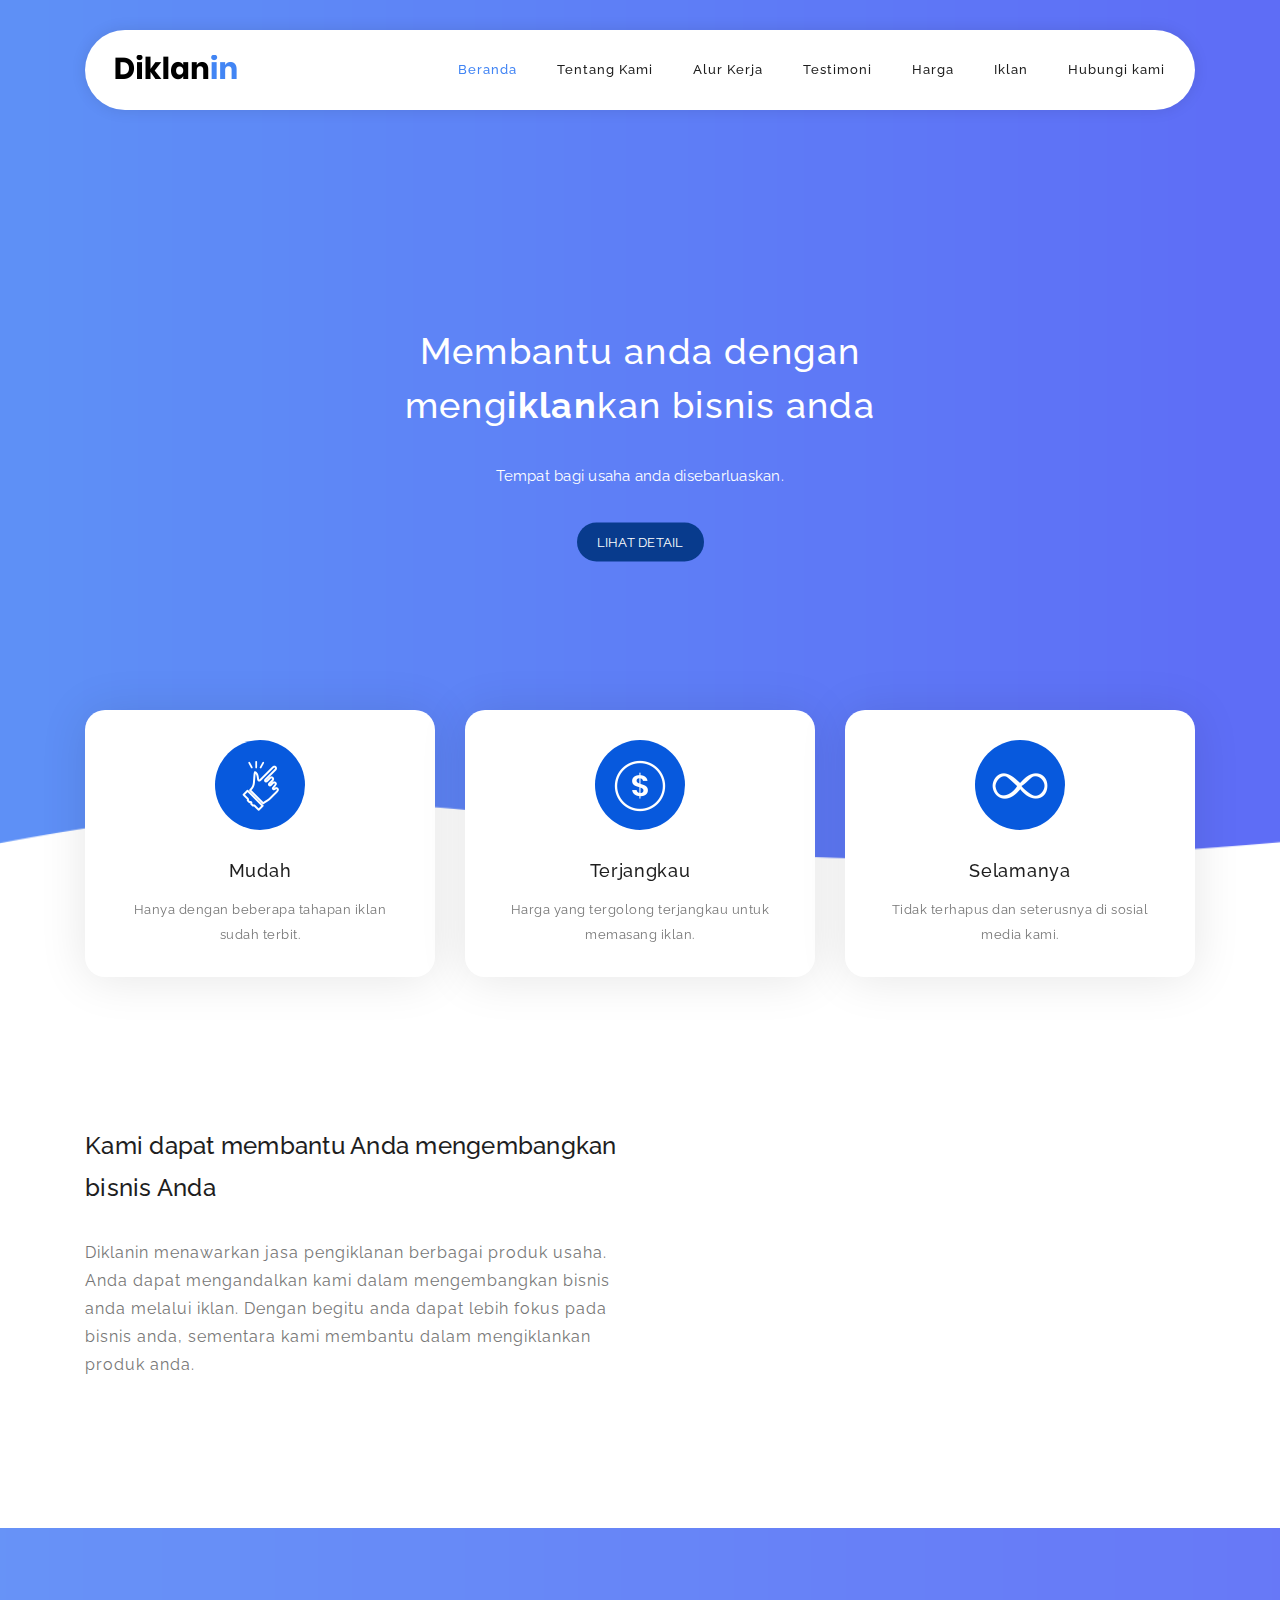
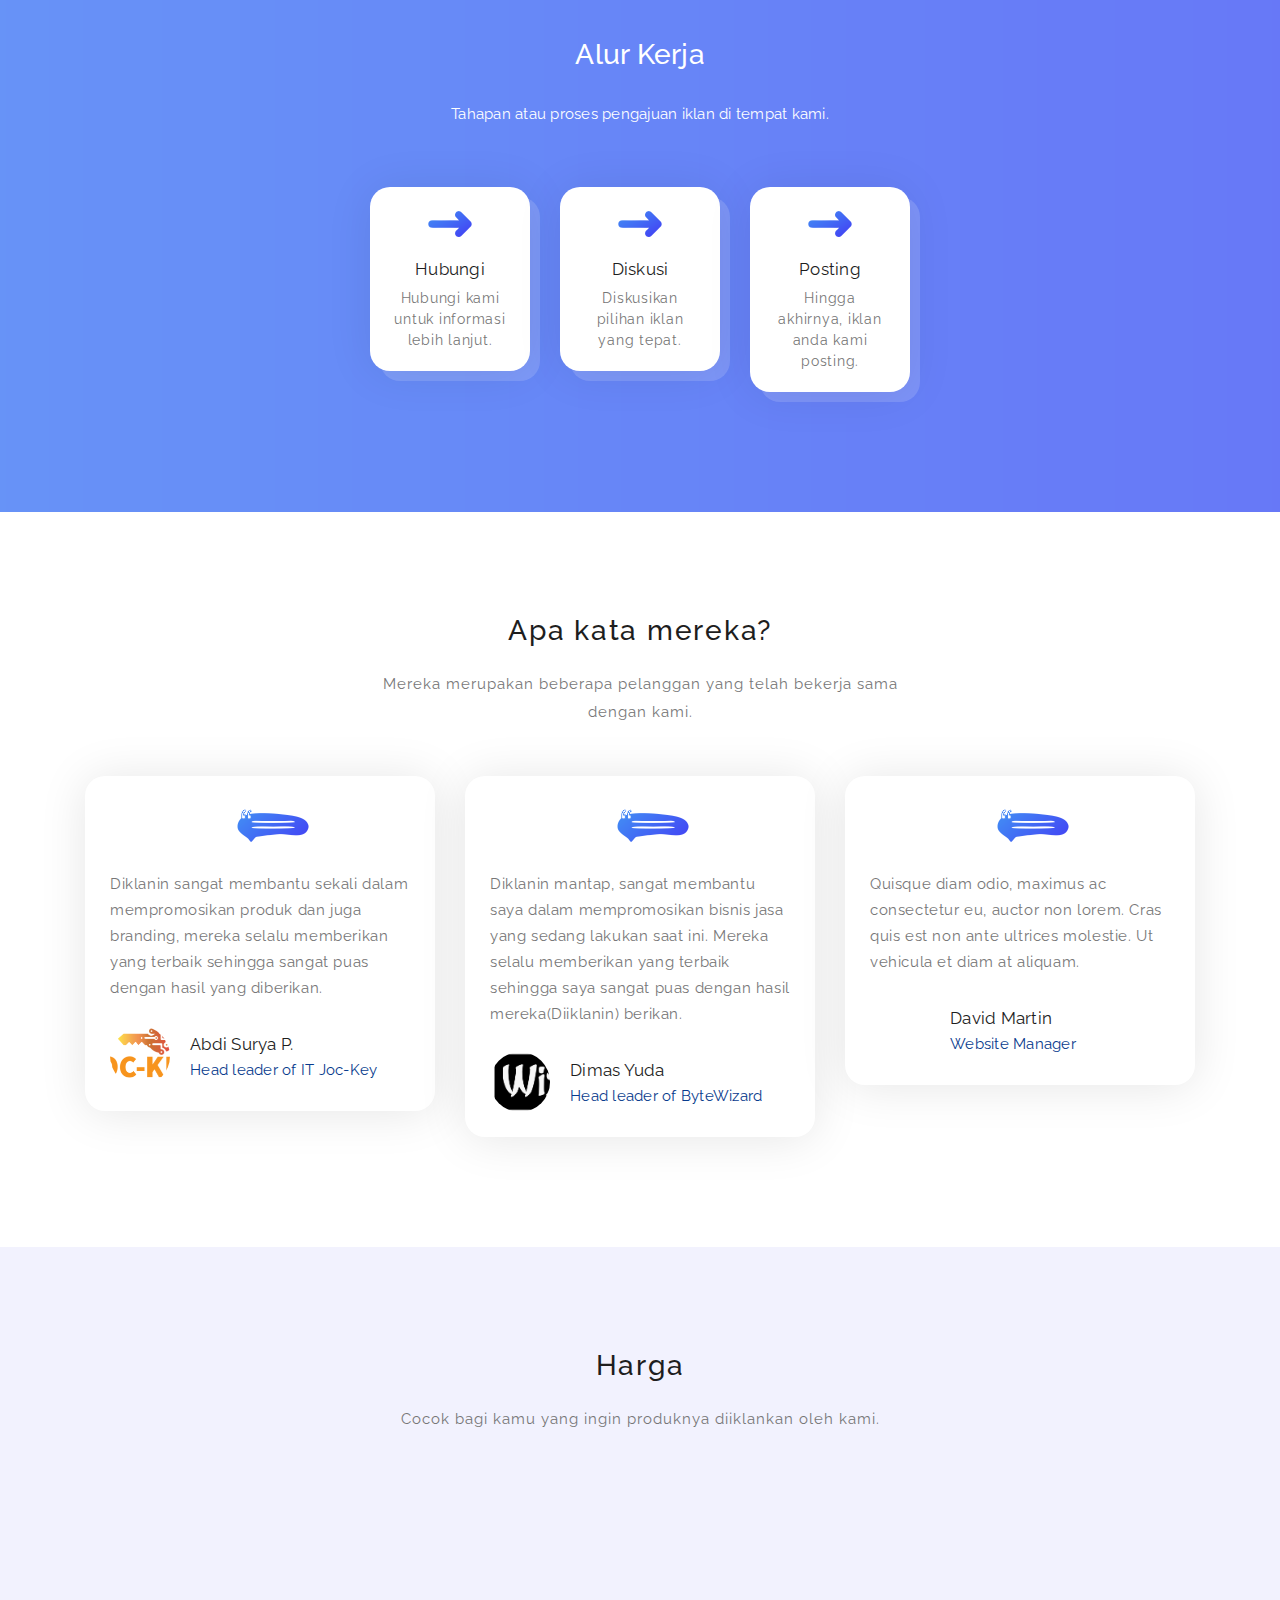
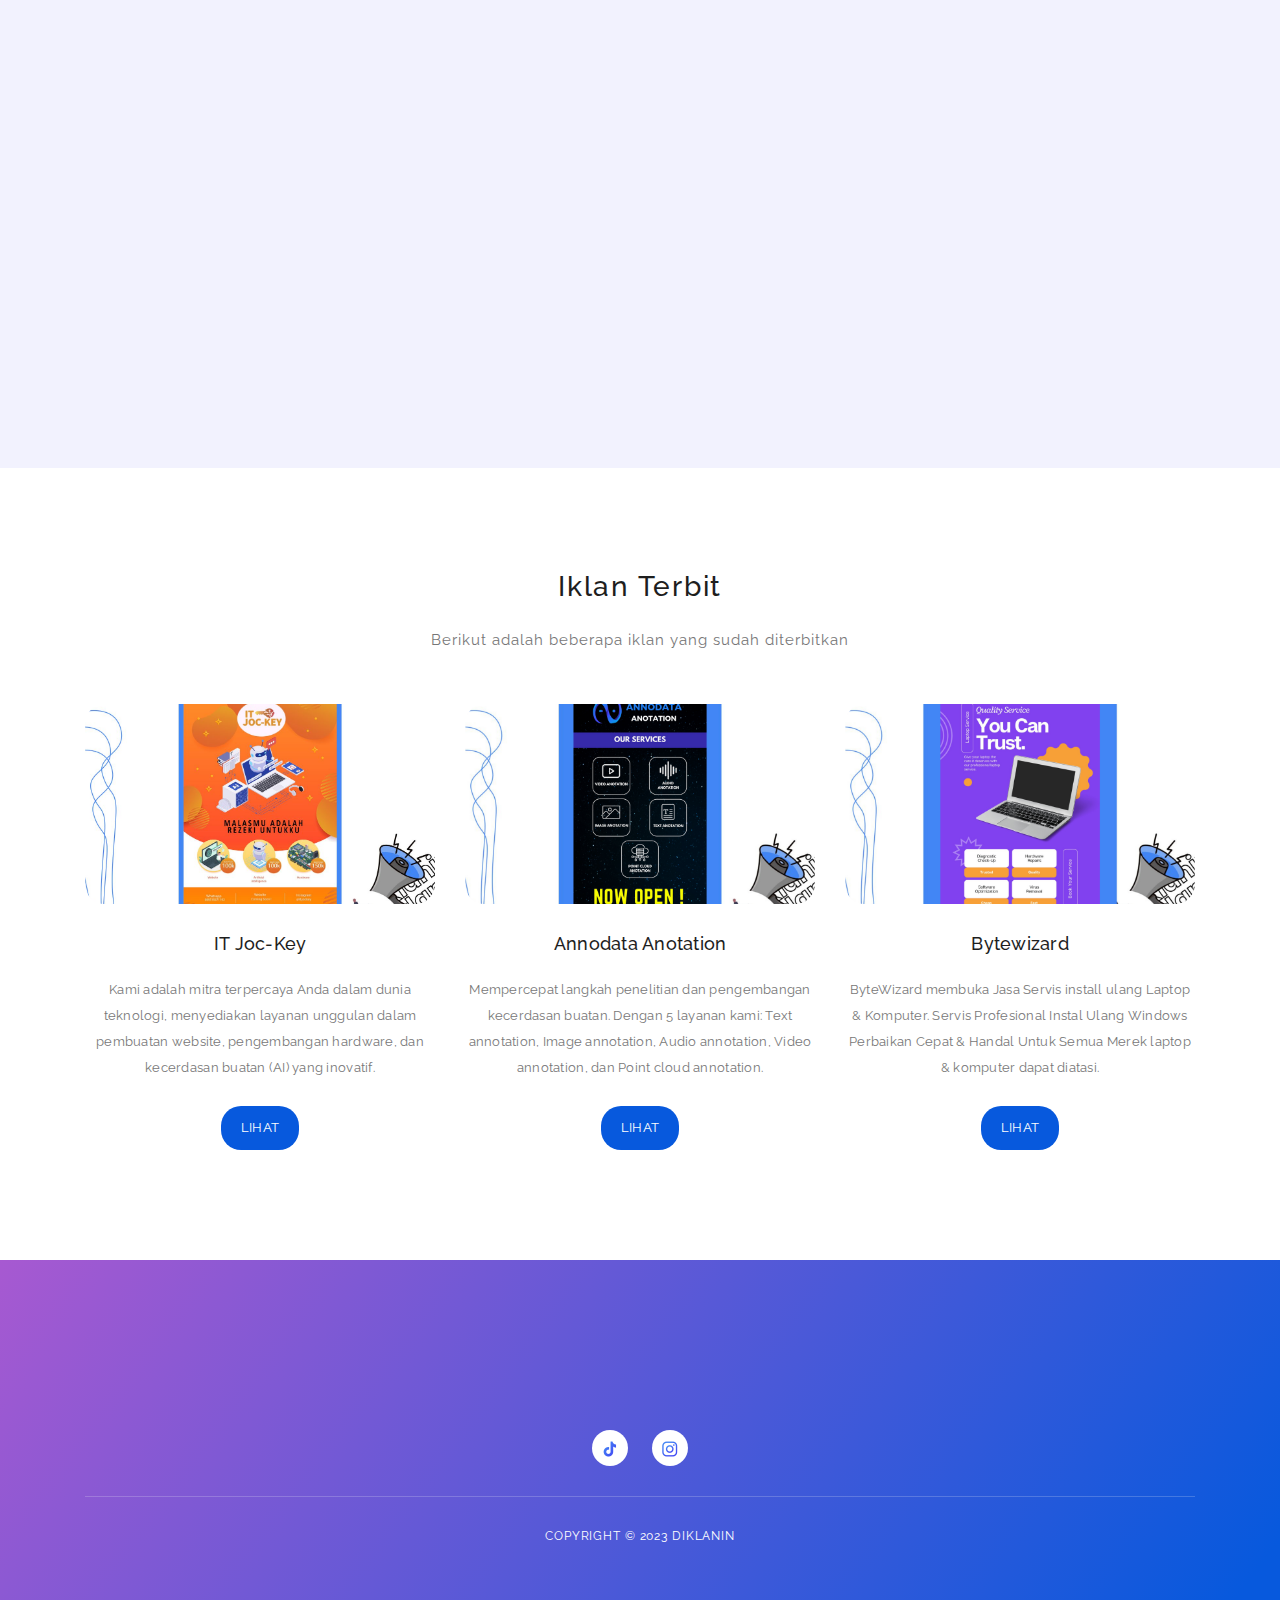
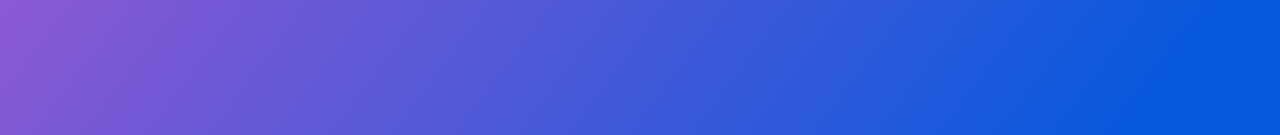
==== commit da259b25: "add testi" ====
--- a/www/index.html
+++ b/www/index.html
@@ -336,16 +336,21 @@
               <div class="team-content">
                 <i><img src="images/testimonial-icon.png" alt="" /></i>
                 <p>
-                  Integer molestie aliquam gravida. Nullam nec arcu finibus,
-                  imperdiet nulla vitae, placerat nibh. Cras maximus venenatis
-                  molestie.
+                  Diklanin mantap, sangat membantu saya dalam mempromosikan
+                  bisnis jasa yang sedang lakukan saat ini. Mereka selalu
+                  memberikan yang terbaik sehingga saya sangat puas dengan hasil
+                  mereka(Diiklanin) berikan.
                 </p>
                 <div class="user-image">
-                  <img src="http://placehold.it/60x60" alt="" />
+                  <img
+                    src="images/bywizard.png"
+                    alt="logo brand"
+                    class="brandlogotesti"
+                  />
                 </div>
                 <div class="team-info">
-                  <h3 class="user-name">Kelvin Wood</h3>
-                  <span>Digital Marketer</span>
+                  <h3 class="user-name">Dimas Yuda</h3>
+                  <span>Head leader of ByteWizard</span>
                 </div>
               </div>
             </div>
